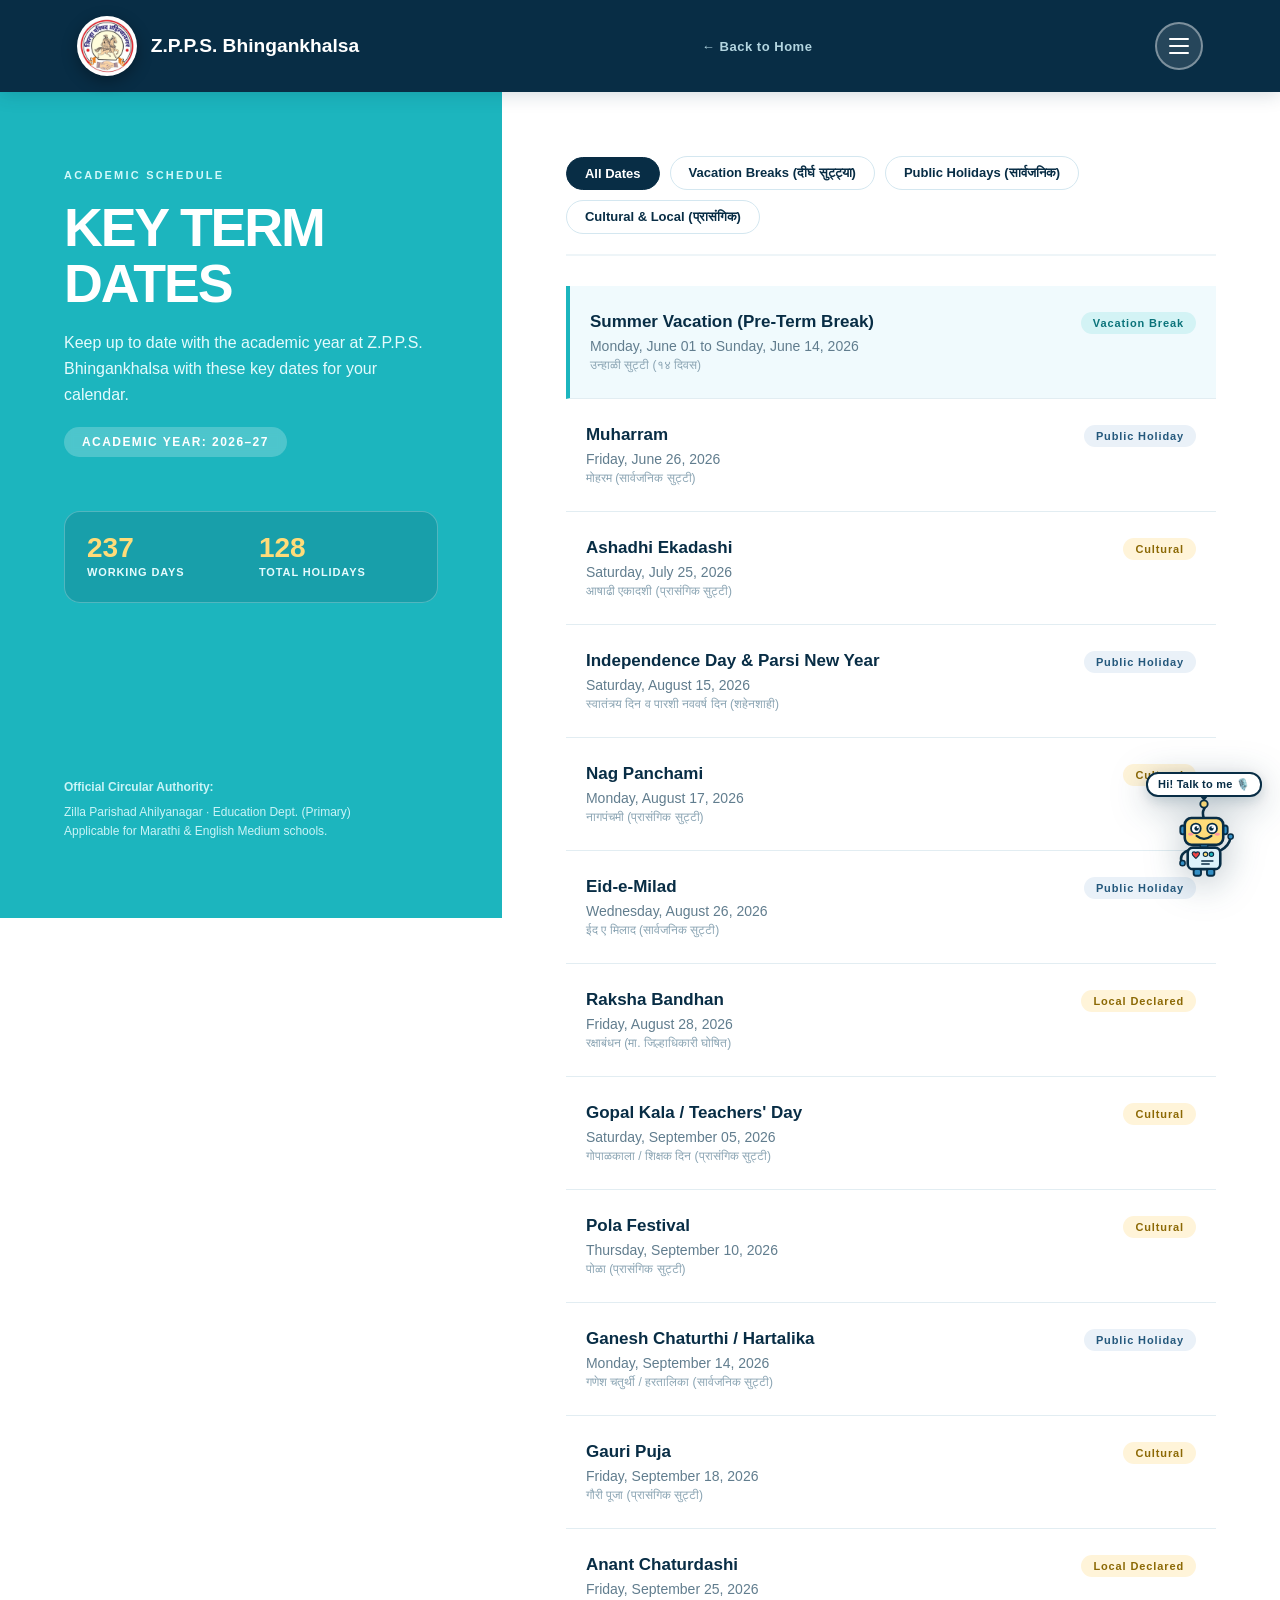
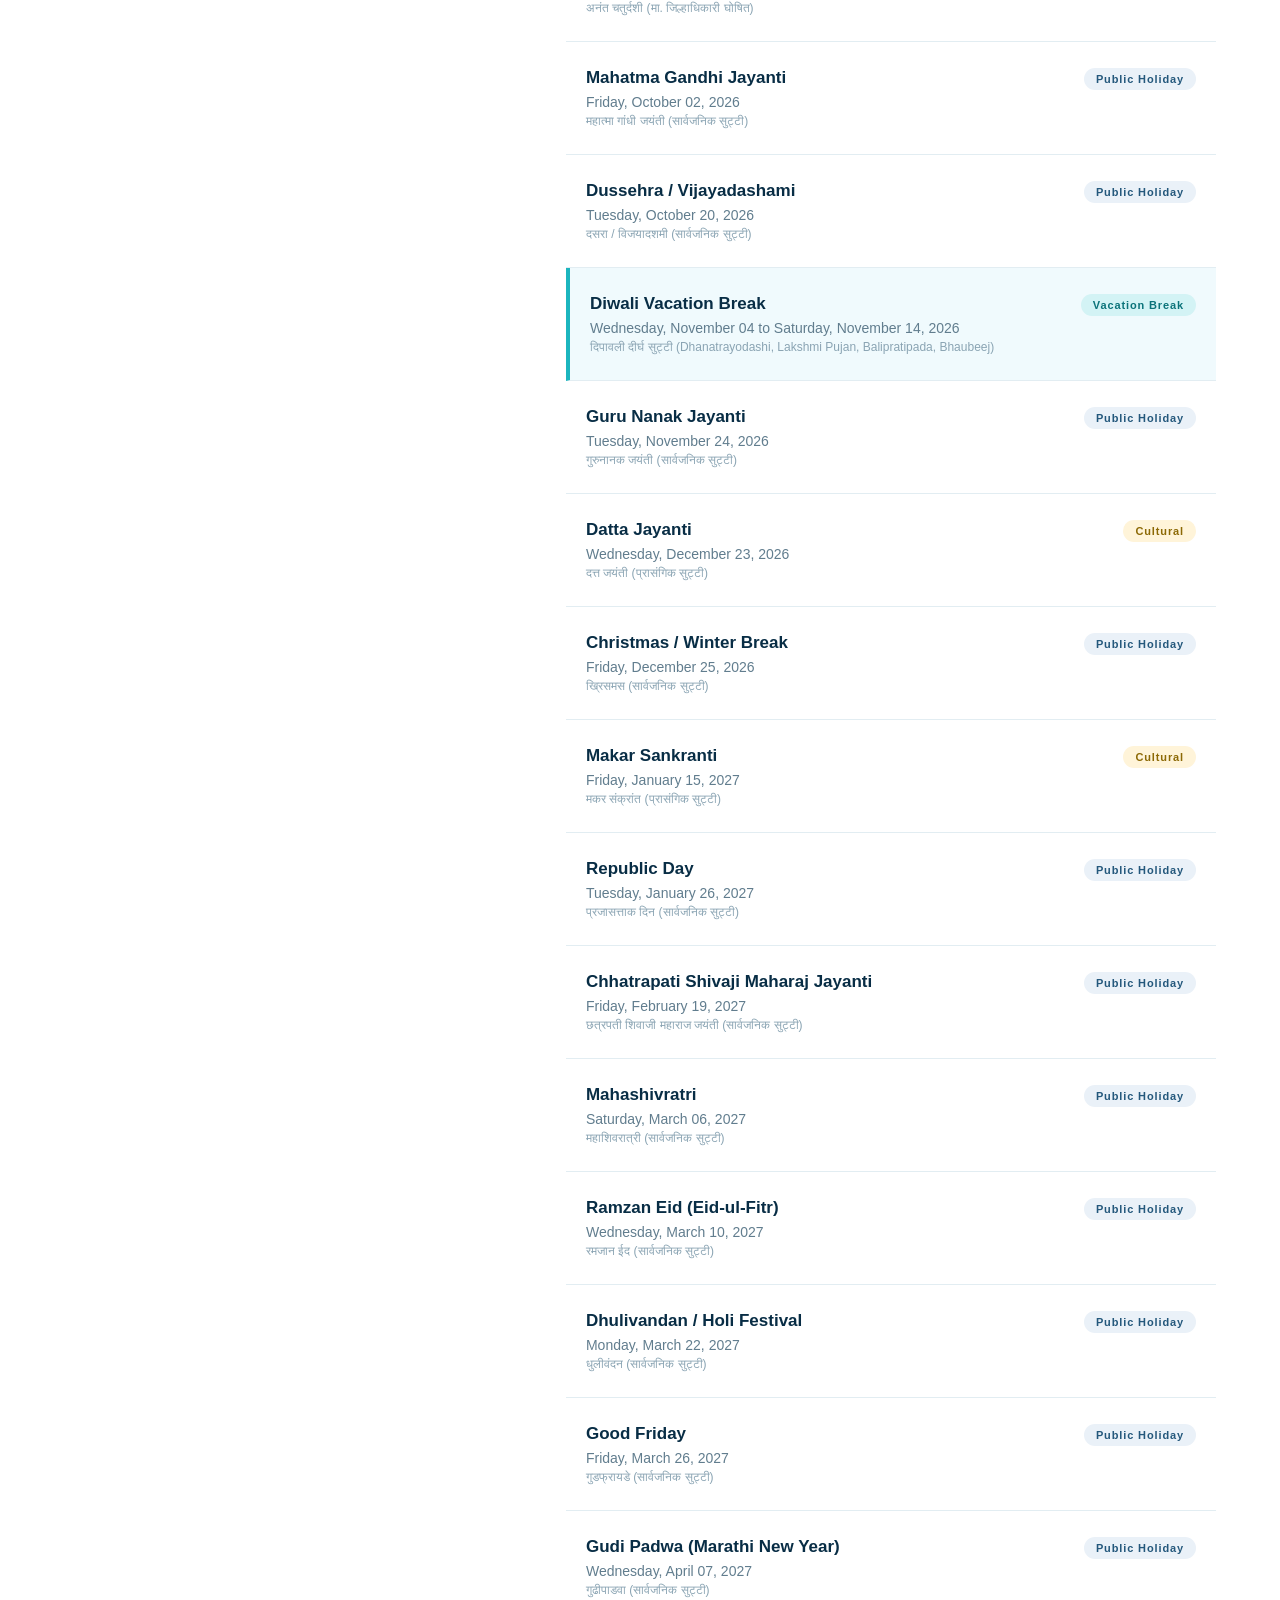
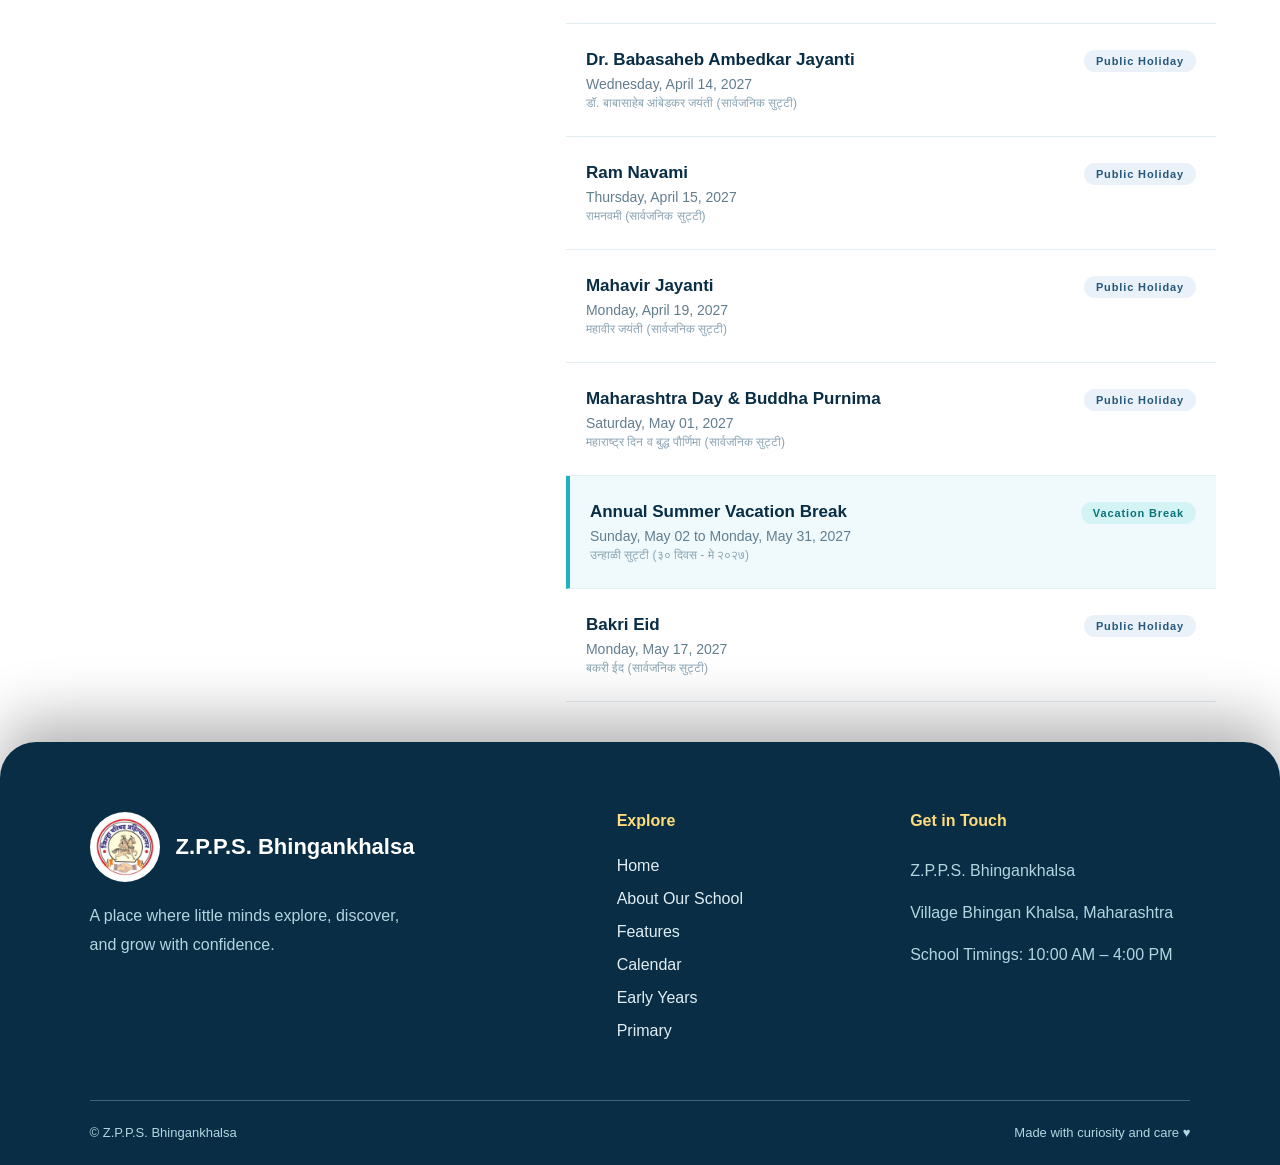
==== zerpi-school/calendar.html @ 6615ed5d "Initial commit: School website" ====
<!DOCTYPE html>
<html lang="en">

<head>
  <meta charset="UTF-8">
  <meta name="viewport" content="width=device-width, initial-scale=1">
  <meta name="description" content="Official academic calendar and key term dates 2026-27 for Z.P.P.S. Bhingankhalsa (Z.P. Ahilyanagar).">
  <title>Academic Calendar 2026-27 | Z.P.P.S. Bhingankhalsa</title>
  <link rel="stylesheet" href="styles.css">
  <link rel="stylesheet" href="page-styles.css">
  <link rel="stylesheet" href="voice-bot.css">
  <script src="page-script.js" defer></script>
  <script src="voice-bot.js" defer></script>
</head>

<body class="inner-page">

  <!-- NAVBAR -->
  <header class="page-navbar">
    <a class="brand" href="index.html">
      <img src="assets/school-logo.png" class="brand-logo" alt="Zilla Parishad emblem" width="60" height="60">
      <span class="brand-name">Z.P.P.S. Bhingankhalsa</span>
    </a>

    <a class="page-back-link" href="index.html">
      ← Back to Home
    </a>

    <!-- HAMBURGER MENU BUTTON -->
    <button class="menu-toggle" id="menuToggle" type="button" aria-label="Open navigation menu" aria-expanded="false" aria-controls="siteMenu">
      <span class="menu-bar"></span>
      <span class="menu-bar"></span>
      <span class="menu-bar"></span>
    </button>
  </header>

  <!-- SLIDE-OUT NAVIGATION MENU -->
  <nav class="site-menu" id="siteMenu" aria-label="Site navigation">
    <div class="site-menu-inner">

      <button class="site-menu-close" id="menuClose" type="button" aria-label="Close menu">✕</button>

      <p class="site-menu-school">Z.P.P.S. Bhingankhalsa</p>

      <ul class="site-menu-list">
        <li><a href="about.html" class="site-menu-link">About Our School</a></li>
        <li><a href="extra-curriculum.html" class="site-menu-link">Extra Curriculum</a></li>
        <li><a href="calendar.html" class="site-menu-link">Calendar</a></li>
        <li><a href="features.html" class="site-menu-link">Features</a></li>
        <li><a href="faq.html" class="site-menu-link">F &amp; Q</a></li>
      </ul>

    </div>
  </nav>

  <main class="calendar-page-layout">

    <!-- LEFT SIDEBAR PANEL (Matching Reference Design) -->
    <aside class="calendar-sidebar">
      <div class="calendar-sidebar-top">
        <p class="calendar-kicker">Academic Schedule</p>
        <h1>KEY TERM DATES</h1>
        <p class="calendar-sidebar-desc">
          Keep up to date with the academic year at Z.P.P.S. Bhingankhalsa with these key dates for your calendar.
        </p>

        <span class="calendar-year-badge">ACADEMIC YEAR: 2026–27</span>

        <div class="calendar-stats-box">
          <div class="calendar-stat-item">
            <strong>237</strong>
            <span>Working Days</span>
          </div>
          <div class="calendar-stat-item">
            <strong>128</strong>
            <span>Total Holidays</span>
          </div>
        </div>
      </div>

      <div class="calendar-sidebar-footer">
        <p style="margin: 0 0 6px;"><strong>Official Circular Authority:</strong></p>
        <p style="margin: 0;">
          Zilla Parishad Ahilyanagar · Education Dept. (Primary)<br>
          Applicable for Marathi &amp; English Medium schools.
        </p>
      </div>
    </aside>


    <!-- RIGHT LIST PANEL (Clean stacked term and holiday dates) -->
    <section class="calendar-main-content">

      <!-- CATEGORY FILTER BUTTONS -->
      <div class="calendar-filter-bar">
        <button type="button" class="calendar-filter-btn is-active" data-filter="all">All Dates</button>
        <button type="button" class="calendar-filter-btn" data-filter="vacation">Vacation Breaks (दीर्घ सुट्ट्या)</button>
        <button type="button" class="calendar-filter-btn" data-filter="public">Public Holidays (सार्वजनिक)</button>
        <button type="button" class="calendar-filter-btn" data-filter="cultural">Cultural &amp; Local (प्रासंगिक)</button>
      </div>

      <!-- DATES LIST -->
      <div class="calendar-list" id="calendarList">

        <!-- JUNE 2026 -->
        <article class="calendar-item is-vacation" data-category="vacation">
          <div class="calendar-item-info">
            <h3>Summer Vacation (Pre-Term Break)</h3>
            <p class="calendar-item-date">Monday, June 01 to Sunday, June 14, 2026</p>
            <span class="calendar-item-marathi">उन्हाळी सुट्टी (१४ दिवस)</span>
          </div>
          <span class="calendar-tag tag-vacation">Vacation Break</span>
        </article>

        <article class="calendar-item" data-category="public">
          <div class="calendar-item-info">
            <h3>Muharram</h3>
            <p class="calendar-item-date">Friday, June 26, 2026</p>
            <span class="calendar-item-marathi">मोहरम (सार्वजनिक सुट्टी)</span>
          </div>
          <span class="calendar-tag tag-public">Public Holiday</span>
        </article>

        <!-- JULY 2026 -->
        <article class="calendar-item" data-category="cultural">
          <div class="calendar-item-info">
            <h3>Ashadhi Ekadashi</h3>
            <p class="calendar-item-date">Saturday, July 25, 2026</p>
            <span class="calendar-item-marathi">आषाढी एकादशी (प्रासंगिक सुट्टी)</span>
          </div>
          <span class="calendar-tag tag-cultural">Cultural</span>
        </article>

        <!-- AUGUST 2026 -->
        <article class="calendar-item" data-category="public">
          <div class="calendar-item-info">
            <h3>Independence Day &amp; Parsi New Year</h3>
            <p class="calendar-item-date">Saturday, August 15, 2026</p>
            <span class="calendar-item-marathi">स्वातंत्र्य दिन व पारशी नववर्ष दिन (शहेनशाही)</span>
          </div>
          <span class="calendar-tag tag-public">Public Holiday</span>
        </article>

        <article class="calendar-item" data-category="cultural">
          <div class="calendar-item-info">
            <h3>Nag Panchami</h3>
            <p class="calendar-item-date">Monday, August 17, 2026</p>
            <span class="calendar-item-marathi">नागपंचमी (प्रासंगिक सुट्टी)</span>
          </div>
          <span class="calendar-tag tag-cultural">Cultural</span>
        </article>

        <article class="calendar-item" data-category="public">
          <div class="calendar-item-info">
            <h3>Eid-e-Milad</h3>
            <p class="calendar-item-date">Wednesday, August 26, 2026</p>
            <span class="calendar-item-marathi">ईद ए मिलाद (सार्वजनिक सुट्टी)</span>
          </div>
          <span class="calendar-tag tag-public">Public Holiday</span>
        </article>

        <article class="calendar-item" data-category="cultural">
          <div class="calendar-item-info">
            <h3>Raksha Bandhan</h3>
            <p class="calendar-item-date">Friday, August 28, 2026</p>
            <span class="calendar-item-marathi">रक्षाबंधन (मा. जिल्हाधिकारी घोषित)</span>
          </div>
          <span class="calendar-tag tag-cultural">Local Declared</span>
        </article>

        <!-- SEPTEMBER 2026 -->
        <article class="calendar-item" data-category="cultural">
          <div class="calendar-item-info">
            <h3>Gopal Kala / Teachers' Day</h3>
            <p class="calendar-item-date">Saturday, September 05, 2026</p>
            <span class="calendar-item-marathi">गोपाळकाला / शिक्षक दिन (प्रासंगिक सुट्टी)</span>
          </div>
          <span class="calendar-tag tag-cultural">Cultural</span>
        </article>

        <article class="calendar-item" data-category="cultural">
          <div class="calendar-item-info">
            <h3>Pola Festival</h3>
            <p class="calendar-item-date">Thursday, September 10, 2026</p>
            <span class="calendar-item-marathi">पोळा (प्रासंगिक सुट्टी)</span>
          </div>
          <span class="calendar-tag tag-cultural">Cultural</span>
        </article>

        <article class="calendar-item" data-category="public">
          <div class="calendar-item-info">
            <h3>Ganesh Chaturthi / Hartalika</h3>
            <p class="calendar-item-date">Monday, September 14, 2026</p>
            <span class="calendar-item-marathi">गणेश चतुर्थी / हरतालिका (सार्वजनिक सुट्टी)</span>
          </div>
          <span class="calendar-tag tag-public">Public Holiday</span>
        </article>

        <article class="calendar-item" data-category="cultural">
          <div class="calendar-item-info">
            <h3>Gauri Puja</h3>
            <p class="calendar-item-date">Friday, September 18, 2026</p>
            <span class="calendar-item-marathi">गौरी पूजा (प्रासंगिक सुट्टी)</span>
          </div>
          <span class="calendar-tag tag-cultural">Cultural</span>
        </article>

        <article class="calendar-item" data-category="cultural">
          <div class="calendar-item-info">
            <h3>Anant Chaturdashi</h3>
            <p class="calendar-item-date">Friday, September 25, 2026</p>
            <span class="calendar-item-marathi">अनंत चतुर्दशी (मा. जिल्हाधिकारी घोषित)</span>
          </div>
          <span class="calendar-tag tag-cultural">Local Declared</span>
        </article>

        <!-- OCTOBER 2026 -->
        <article class="calendar-item" data-category="public">
          <div class="calendar-item-info">
            <h3>Mahatma Gandhi Jayanti</h3>
            <p class="calendar-item-date">Friday, October 02, 2026</p>
            <span class="calendar-item-marathi">महात्मा गांधी जयंती (सार्वजनिक सुट्टी)</span>
          </div>
          <span class="calendar-tag tag-public">Public Holiday</span>
        </article>

        <article class="calendar-item" data-category="public">
          <div class="calendar-item-info">
            <h3>Dussehra / Vijayadashami</h3>
            <p class="calendar-item-date">Tuesday, October 20, 2026</p>
            <span class="calendar-item-marathi">दसरा / विजयादशमी (सार्वजनिक सुट्टी)</span>
          </div>
          <span class="calendar-tag tag-public">Public Holiday</span>
        </article>

        <!-- NOVEMBER 2026: DIWALI BREAK -->
        <article class="calendar-item is-vacation" data-category="vacation">
          <div class="calendar-item-info">
            <h3>Diwali Vacation Break</h3>
            <p class="calendar-item-date">Wednesday, November 04 to Saturday, November 14, 2026</p>
            <span class="calendar-item-marathi">
              दिपावली दीर्घ सुट्टी (Dhanatrayodashi, Lakshmi Pujan, Balipratipada, Bhaubeej)
            </span>
          </div>
          <span class="calendar-tag tag-vacation">Vacation Break</span>
        </article>

        <article class="calendar-item" data-category="public">
          <div class="calendar-item-info">
            <h3>Guru Nanak Jayanti</h3>
            <p class="calendar-item-date">Tuesday, November 24, 2026</p>
            <span class="calendar-item-marathi">गुरुनानक जयंती (सार्वजनिक सुट्टी)</span>
          </div>
          <span class="calendar-tag tag-public">Public Holiday</span>
        </article>

        <!-- DECEMBER 2026 -->
        <article class="calendar-item" data-category="cultural">
          <div class="calendar-item-info">
            <h3>Datta Jayanti</h3>
            <p class="calendar-item-date">Wednesday, December 23, 2026</p>
            <span class="calendar-item-marathi">दत्त जयंती (प्रासंगिक सुट्टी)</span>
          </div>
          <span class="calendar-tag tag-cultural">Cultural</span>
        </article>

        <article class="calendar-item" data-category="public">
          <div class="calendar-item-info">
            <h3>Christmas / Winter Break</h3>
            <p class="calendar-item-date">Friday, December 25, 2026</p>
            <span class="calendar-item-marathi">ख्रिसमस (सार्वजनिक सुट्टी)</span>
          </div>
          <span class="calendar-tag tag-public">Public Holiday</span>
        </article>

        <!-- JANUARY 2027 -->
        <article class="calendar-item" data-category="cultural">
          <div class="calendar-item-info">
            <h3>Makar Sankranti</h3>
            <p class="calendar-item-date">Friday, January 15, 2027</p>
            <span class="calendar-item-marathi">मकर संक्रांत (प्रासंगिक सुट्टी)</span>
          </div>
          <span class="calendar-tag tag-cultural">Cultural</span>
        </article>

        <article class="calendar-item" data-category="public">
          <div class="calendar-item-info">
            <h3>Republic Day</h3>
            <p class="calendar-item-date">Tuesday, January 26, 2027</p>
            <span class="calendar-item-marathi">प्रजासत्ताक दिन (सार्वजनिक सुट्टी)</span>
          </div>
          <span class="calendar-tag tag-public">Public Holiday</span>
        </article>

        <!-- FEBRUARY 2027 -->
        <article class="calendar-item" data-category="public">
          <div class="calendar-item-info">
            <h3>Chhatrapati Shivaji Maharaj Jayanti</h3>
            <p class="calendar-item-date">Friday, February 19, 2027</p>
            <span class="calendar-item-marathi">छत्रपती शिवाजी महाराज जयंती (सार्वजनिक सुट्टी)</span>
          </div>
          <span class="calendar-tag tag-public">Public Holiday</span>
        </article>

        <!-- MARCH 2027 -->
        <article class="calendar-item" data-category="public">
          <div class="calendar-item-info">
            <h3>Mahashivratri</h3>
            <p class="calendar-item-date">Saturday, March 06, 2027</p>
            <span class="calendar-item-marathi">महाशिवरात्री (सार्वजनिक सुट्टी)</span>
          </div>
          <span class="calendar-tag tag-public">Public Holiday</span>
        </article>

        <article class="calendar-item" data-category="public">
          <div class="calendar-item-info">
            <h3>Ramzan Eid (Eid-ul-Fitr)</h3>
            <p class="calendar-item-date">Wednesday, March 10, 2027</p>
            <span class="calendar-item-marathi">रमजान ईद (सार्वजनिक सुट्टी)</span>
          </div>
          <span class="calendar-tag tag-public">Public Holiday</span>
        </article>

        <article class="calendar-item" data-category="public">
          <div class="calendar-item-info">
            <h3>Dhulivandan / Holi Festival</h3>
            <p class="calendar-item-date">Monday, March 22, 2027</p>
            <span class="calendar-item-marathi">धुलीवंदन (सार्वजनिक सुट्टी)</span>
          </div>
          <span class="calendar-tag tag-public">Public Holiday</span>
        </article>

        <article class="calendar-item" data-category="public">
          <div class="calendar-item-info">
            <h3>Good Friday</h3>
            <p class="calendar-item-date">Friday, March 26, 2027</p>
            <span class="calendar-item-marathi">गुडफ्रायडे (सार्वजनिक सुट्टी)</span>
          </div>
          <span class="calendar-tag tag-public">Public Holiday</span>
        </article>

        <!-- APRIL 2027 -->
        <article class="calendar-item" data-category="public">
          <div class="calendar-item-info">
            <h3>Gudi Padwa (Marathi New Year)</h3>
            <p class="calendar-item-date">Wednesday, April 07, 2027</p>
            <span class="calendar-item-marathi">गुढीपाडवा (सार्वजनिक सुट्टी)</span>
          </div>
          <span class="calendar-tag tag-public">Public Holiday</span>
        </article>

        <article class="calendar-item" data-category="public">
          <div class="calendar-item-info">
            <h3>Dr. Babasaheb Ambedkar Jayanti</h3>
            <p class="calendar-item-date">Wednesday, April 14, 2027</p>
            <span class="calendar-item-marathi">डॉ. बाबासाहेब आंबेडकर जयंती (सार्वजनिक सुट्टी)</span>
          </div>
          <span class="calendar-tag tag-public">Public Holiday</span>
        </article>

        <article class="calendar-item" data-category="public">
          <div class="calendar-item-info">
            <h3>Ram Navami</h3>
            <p class="calendar-item-date">Thursday, April 15, 2027</p>
            <span class="calendar-item-marathi">रामनवमी (सार्वजनिक सुट्टी)</span>
          </div>
          <span class="calendar-tag tag-public">Public Holiday</span>
        </article>

        <article class="calendar-item" data-category="public">
          <div class="calendar-item-info">
            <h3>Mahavir Jayanti</h3>
            <p class="calendar-item-date">Monday, April 19, 2027</p>
            <span class="calendar-item-marathi">महावीर जयंती (सार्वजनिक सुट्टी)</span>
          </div>
          <span class="calendar-tag tag-public">Public Holiday</span>
        </article>

        <!-- MAY 2027: SUMMER VACATION -->
        <article class="calendar-item" data-category="public">
          <div class="calendar-item-info">
            <h3>Maharashtra Day &amp; Buddha Purnima</h3>
            <p class="calendar-item-date">Saturday, May 01, 2027</p>
            <span class="calendar-item-marathi">महाराष्ट्र दिन व बुद्ध पौर्णिमा (सार्वजनिक सुट्टी)</span>
          </div>
          <span class="calendar-tag tag-public">Public Holiday</span>
        </article>

        <article class="calendar-item is-vacation" data-category="vacation">
          <div class="calendar-item-info">
            <h3>Annual Summer Vacation Break</h3>
            <p class="calendar-item-date">Sunday, May 02 to Monday, May 31, 2027</p>
            <span class="calendar-item-marathi">उन्हाळी सुट्टी (३० दिवस - मे २०२७)</span>
          </div>
          <span class="calendar-tag tag-vacation">Vacation Break</span>
        </article>

        <article class="calendar-item" data-category="public">
          <div class="calendar-item-info">
            <h3>Bakri Eid</h3>
            <p class="calendar-item-date">Monday, May 17, 2027</p>
            <span class="calendar-item-marathi">बकरी ईद (सार्वजनिक सुट्टी)</span>
          </div>
          <span class="calendar-tag tag-public">Public Holiday</span>
        </article>

      </div>

    </section>

  </main>


  <!-- FOOTER -->
  <footer class="school-footer" id="contact">

    <div class="footer-container">

      <div class="footer-brand">
        <div class="footer-brand-header">
          <img src="assets/school-logo.png" alt="Zilla Parishad logo" class="footer-logo">
          <h3>Z.P.P.S. Bhingankhalsa</h3>
        </div>
        <p>A place where little minds explore, discover, and grow with confidence.</p>
      </div>

      <nav class="footer-links" aria-label="Footer navigation">
        <h4>Explore</h4>
        <a href="index.html">Home</a>
        <a href="about.html">About Our School</a>
        <a href="features.html">Features</a>
        <a href="calendar.html">Calendar</a>
        <a href="early-years.html">Early Years</a>
        <a href="primary.html">Primary</a>
      </nav>

      <div class="footer-contact">
        <h4>Get in Touch</h4>
        <p>Z.P.P.S. Bhingankhalsa</p>
        <p>Village Bhingan Khalsa, Maharashtra</p>
        <p>School Timings: 10:00 AM – 4:00 PM</p>
      </div>

    </div>

    <div class="footer-bottom">
      <p>© Z.P.P.S. Bhingankhalsa</p>
      <p>Made with curiosity and care ♥</p>
    </div>

  </footer>

  <!-- GLOBAL SCRIPTS & PAGE TRANSITIONS -->
  <script src="script.js"></script>

  <!-- FILTER SCRIPT -->
  <script>
    document.addEventListener("DOMContentLoaded", () => {
      const filterBtns = document.querySelectorAll(".calendar-filter-btn");
      const items = document.querySelectorAll(".calendar-item");

      filterBtns.forEach(btn => {
        btn.addEventListener("click", () => {
          filterBtns.forEach(b => b.classList.remove("is-active"));
          btn.classList.add("is-active");

          const filter = btn.dataset.filter;
          items.forEach(item => {
            if (filter === "all" || item.dataset.category === filter) {
              item.style.display = "flex";
            } else {
              item.style.display = "none";
            }
          });
        });
      });
    });
  </script>

</body>

</html>
---- zerpi-school/styles.css ----
/* =========================================
   Z.P.P.S. BHINGANKHALSA
   UNIFIED WEBSITE THEME
========================================= */

:root {
  --school-navy: #082d45;
  --school-blue: #348fc5;
  --school-sky: #ddf2fa;
  --school-light: #f7fbfe;
  --school-yellow: #ffdc79;
  --school-muted: #506c7a;

  --deep: var(--school-navy);
  --cream: var(--school-light);
  --yellow: var(--school-yellow);
}

* {
  box-sizing: border-box;
}

html {
  scroll-behavior: smooth;
}

body {
  margin: 0;
  font-family: Arial, Helvetica, sans-serif;
  background: var(--school-light);
  color: var(--school-navy);
  overflow-x: clip;
}

@supports not (overflow-x: clip) {
  body {
    overflow-x: hidden;
  }
}

button,
a {
  -webkit-tap-highlight-color: transparent;
}

button:focus-visible,
a:focus-visible,
summary:focus-visible {
  outline: 3px solid var(--school-blue);
  outline-offset: 4px;
}


/* =========================================
   SECTION 1 - HERO
========================================= */

.hero {
  position: sticky;
  top: 0;
  isolation: isolate;
  min-height: 100svh;
  overflow: hidden;
  background: var(--school-navy);
  color: white;
  z-index: 1;
}

.hero-media {
  position: absolute;
  inset: 0;
  z-index: -2;
  background: url("assets/school-pixel.png")
              center / cover no-repeat;
  will-change: transform, filter;
  transition: transform 0.8s cubic-bezier(0.16, 1, 0.3, 1),
              filter 0.8s cubic-bezier(0.16, 1, 0.3, 1);
}

.hero-shade {
  position: absolute;
  inset: 0;
  z-index: -1;
  pointer-events: none;
  background: linear-gradient(
    90deg,
    rgba(8,45,69,.88),
    rgba(8,45,69,.62) 30%,
    rgba(8,45,69,.08) 70%,
    transparent 90%
  );
  transition: opacity 0.8s ease;
}

/* Hero Receded state when scrolling down into next section */
.hero.hero-receded .hero-media {
  transform: scale(0.95);
  filter: brightness(0.68) blur(2px);
}

.hero.hero-receded .hero-content {
  transform: translateY(-34px) scale(0.97);
  opacity: 0.45;
}

.hero.hero-receded .scroll-cue {
  opacity: 0;
  pointer-events: none;
  transform: translateX(-50%) translateY(14px);
}

.navbar {
  position: absolute;
  z-index: 3;
  top: 0;
  left: 0;
  width: 100%;
  padding: 24px 6%;
  display: flex;
  justify-content: space-between;
  align-items: center;
  gap: 18px;
}

.brand {
  display: inline-flex;
  align-items: center;
  gap: 14px;
  text-decoration: none;
  color: white;
}

.brand-logo {
  width: 60px;
  height: 60px;
  flex-shrink: 0;
  object-fit: contain;
  border-radius: 50%;
  background: white;
  padding: 2px;
  box-shadow: 0 5px 16px #0005;
}

.brand-name {
  font-weight: 800;
  font-size: clamp(16px, 1.65vw, 24px);
  line-height: 1.2;
}

.nav-note {
  font-size: 12px;
  font-weight: 800;
  letter-spacing: 2px;
  color: #f4ffe8;
  text-transform: uppercase;
  white-space: nowrap;
}

.nav-note span {
  color: var(--yellow);
  margin: 0 7px;
}

.hero-content {
  min-height: 100svh;
  width: min(740px, 72vw);
  padding: 145px 22px 115px 7%;
  display: flex;
  flex-direction: column;
  align-items: flex-start;
  justify-content: center;
  will-change: transform, opacity;
  transition: transform 0.8s cubic-bezier(0.16, 1, 0.3, 1),
              opacity 0.7s cubic-bezier(0.16, 1, 0.3, 1);
}

.eyebrow {
  margin: 0 0 20px;
  color: var(--yellow);
  font-size: 12px;
  font-weight: 800;
  letter-spacing: 2.5px;
  text-transform: uppercase;
}

.hero h1 {
  margin: 0;
  font-size: clamp(49px, 6.1vw, 88px);
  font-weight: 800;
  line-height: 1.04;
  letter-spacing: -.06em;
  text-shadow: 0 4px 25px #0004;
}

.hero h1 span {
  color: var(--yellow);
}

.hero-description {
  max-width: 470px;
  margin: 28px 0 0;
  font-size: 17px;
  line-height: 1.7;
  color: #e0f3eb;
}

.scroll-cue {
  position: absolute;
  bottom: 24px;
  left: 50%;
  z-index: 3;
  transform: translateX(-50%);
  display: flex;
  align-items: center;
  gap: 12px;
  color: white;
  text-decoration: none;
  font-size: 10px;
  font-weight: 800;
  letter-spacing: 2px;
  white-space: nowrap;
  transition: opacity 0.4s ease, transform 0.4s ease;
}

.scroll-cue-arrow {
  font-size: 26px;
  animation: bob 1.8s ease-in-out infinite;
}

@keyframes bob {
  50% {
    transform: translateY(6px);
  }
}


/* =========================================
   SECTION 2 - WELCOME INSIDE
========================================= */

.school-intro {
  position: relative;
  overflow: hidden;
  min-height: 100svh;
  padding: 0 6%;
  background: var(--school-light);
  color: var(--school-navy);
  border-top: 12px solid #cbeaf6;
}

.school-intro::before,
.school-intro::after {
  content: "";
  position: absolute;
  border: 1px solid #b6ddeb66;
  border-radius: 50%;
  pointer-events: none;
}

.school-intro::before {
  width: 470px;
  height: 470px;
  top: 0;
  right: -170px;
}

.school-intro::after {
  width: 380px;
  height: 380px;
  top: 60px;
  right: -120px;
}

.section-pattern {
  position: absolute;
  top: 82px;
  right: 8%;
  width: 110px;
  height: 84px;
  background-image: radial-gradient(
    #9fcfe6 2px,
    transparent 2.5px
  );
  background-size: 15px 15px;
  opacity: .7;
}

.school-intro-inner {
  position: relative;
  z-index: 1;
  max-width: 1410px;
  margin: auto;
}

.intro-heading-row {
  display: flex;
  align-items: center;
  justify-content: space-between;
  gap: 20px;
  padding: 37px 0 16px;
  border-bottom: 1px solid #d4e7f1;
}

.chapter-label {
  display: flex;
  align-items: center;
  gap: 13px;
  margin: 0;
  font-size: 11px;
  font-weight: 800;
  letter-spacing: 2px;
  color: #216c95;
}

.chapter-spark {
  font-size: 24px;
  color: var(--school-blue);
}

.chapter-divider {
  display: inline-block;
  width: 35px;
  height: 1px;
  background: #9abfcc;
}

.chapter-index {
  font-size: 10px;
  font-weight: 800;
  letter-spacing: 1.5px;
  color: #758b97;
}

.intro-main {
  display: grid;
  grid-template-columns: 1.08fr .92fr;
  align-items: center;
  gap: clamp(40px, 5vw, 90px);
  padding: clamp(70px,8vw,115px) 0
           clamp(64px,6vw,90px);
}

.intro-small {
  margin: 0 0 23px;
  font-size: 11px;
  font-weight: 800;
  letter-spacing: 2.4px;
  color: #216c95;
}

.intro-copy h2 {
  margin: 0;
  font-size: clamp(48px, 5.1vw, 82px);
  font-weight: 800;
  line-height: 1.045;
  letter-spacing: -.066em;
}

.intro-copy h2 em {
  font-family: Georgia, serif;
  font-weight: 400;
  color: var(--school-blue);
}

.title-period {
  color: var(--school-yellow);
}

.intro-lead {
  margin: 31px 0 0;
  max-width: 530px;
  font-size: clamp(16px, 1.35vw, 20px);
  line-height: 1.75;
  color: #385a70;
}

.intro-helper {
  max-width: 465px;
  margin: 16px 0 0;
  font-size: 13px;
  line-height: 1.7;
  color: var(--school-muted);
}

.intro-signature {
  display: inline-flex;
  align-items: center;
  gap: 10px;
  margin-top: 36px;
  font-size: 13px;
  font-weight: 700;
  color: var(--school-navy);
}

.signature-icon {
  display: grid;
  place-items: center;
  width: 32px;
  height: 32px;
  border-radius: 50%;
  background: var(--school-sky);
  color: var(--school-blue);
  font-size: 20px;
}

.intro-photo-wrap {
  position: relative;
  min-width: 0;
  padding: 25px 20px 0;
}

.photo-button {
  display: block;
  position: relative;
  width: 100%;
  aspect-ratio: 4 / 4.3;
  padding: 0;
  border: 9px solid white;
  overflow: hidden;
  background: #dde7eb;
  cursor: zoom-in;
  transform: rotate(1.2deg);
  box-shadow:
    15px 20px 0 rgba(52,143,197,.20),
    0 22px 56px rgba(8,45,69,.12);
  transition: transform .2s ease;
}

.photo-button:hover {
  transform: rotate(0deg) translateY(-5px);
}

.photo-button img {
  display: block;
  width: 100%;
  height: 100%;
  object-fit: cover;
}

.photo-zoom {
  position: absolute;
  right: 18px;
  bottom: 18px;
  display: grid;
  place-items: center;
  width: 44px;
  height: 44px;
  border-radius: 50%;
  background: white;
  color: var(--school-navy);
  font-size: 25px;
}

.photo-caption {
  margin: 25px 0 0 10px;
  display: flex;
  align-items: center;
  gap: 12px;
  color: var(--school-muted);
}

.caption-mark {
  font-size: 25px;
  color: var(--school-blue);
}

.photo-caption strong {
  display: block;
  font-size: 11px;
  letter-spacing: 1.4px;
}

.photo-caption small {
  display: block;
  margin-top: 5px;
  font-size: 12px;
}

.caption-no {
  margin-left: auto;
  font-size: 24px;
  font-weight: 800;
  color: #a6d6e8;
}

.photo-sticker {
  position: absolute;
  top: -11px;
  right: -6px;
  width: 98px;
  height: 98px;
  display: flex;
  flex-direction: column;
  align-items: center;
  justify-content: center;
  border-radius: 50%;
  border: 6px solid white;
  background: var(--school-yellow);
  color: var(--school-navy);
  transform: rotate(11deg);
}

.photo-sticker span {
  font-size: 13px;
  font-weight: 800;
}

.photo-sticker b {
  font-size: 28px;
}

.photo-corner {
  position: absolute;
  width: 27px;
  height: 27px;
  background: #9fcfe6;
}

.photo-corner-tl {
  top: 7px;
  left: 6px;
}

.photo-corner-br {
  right: 4px;
  bottom: 78px;
  background: var(--school-blue);
}

.intro-bottom {
  display: grid;
  grid-template-columns: 1fr 3fr;
  gap: 25px;
  padding: 35px 0 62px;
  border-top: 1px solid #d4e7f1;
}

.intro-bottom-label {
  font-size: 11px;
  font-weight: 800;
  letter-spacing: 1.8px;
  color: #216c95;
}

.intro-bottom-label span {
  display: block;
  margin-top: 13px;
  font-size: 34px;
}

.value-items {
  display: grid;
  grid-template-columns: repeat(3,1fr);
  gap: 24px;
}

.value-item {
  padding-left: 21px;
  border-left: 1px solid #d4e7f1;
}

.value-icon {
  height: 38px;
  font-size: 29px;
  color: var(--school-blue);
  display: flex;
  align-items: center;
}

.value-icon svg {
  width: 28px;
  height: 28px;
  stroke: currentColor;
  fill: none;
  stroke-width: 2;
  stroke-linecap: round;
  stroke-linejoin: round;
  display: block;
}

.value-item h3 {
  margin: 12px 0 8px;
  font-size: 20px;
}

.value-item p {
  margin: 0;
  font-size: 13px;
  line-height: 1.55;
  color: var(--school-muted);
}


/* SCHOOL PHOTO DIALOG */

.photo-dialog {
  width: min(1000px,94vw);
  max-height: 90vh;
  padding: 0 0 12px;
  border: 0;
  border-radius: 10px;
  background: var(--school-light);
  color: var(--school-navy);
}

.photo-dialog::backdrop {
  background: rgba(7,24,29,.84);
}

.dialog-topbar {
  display: flex;
  align-items: center;
  justify-content: space-between;
  padding: 9px 14px 9px 20px;
  background: var(--school-navy);
  color: white;
  font-size: 12px;
  font-weight: 800;
}

.dialog-close {
  width: 38px;
  height: 38px;
  border: none;
  border-radius: 50%;
  background: var(--school-yellow);
  cursor: pointer;
}

.photo-dialog img {
  display: block;
  width: 100%;
  max-height: calc(90vh - 112px);
  object-fit: contain;
}

.photo-dialog > p {
  text-align: center;
  font-size: 13px;
}


/* =========================================
   SECTION 3 - STUDENT FEATURE
========================================= */

.student-story {
  display: grid;
  grid-template-columns: 1fr 1fr;
  min-height: 670px;
  background: #eaf6fc;
  color: var(--school-navy);
  border-top: 10px solid #cbeaf6;
}

.student-story-image {
  position: relative;
  min-height: 670px;
  overflow: hidden;
  background: var(--school-sky);
}

.student-story-photo-frame {
  position: absolute;
  inset: 0;
  overflow: hidden;
  will-change: transform, opacity, filter;
  transform: translateY(50px) scale(0.88);
  opacity: 0;
  filter: blur(8px) saturate(0.8);
  transition: transform 1.25s cubic-bezier(0.16, 1, 0.3, 1),
              opacity 0.95s cubic-bezier(0.16, 1, 0.3, 1),
              filter 1.1s cubic-bezier(0.16, 1, 0.3, 1);
}

.student-story.is-cinematic-active .student-story-photo-frame {
  transform: translateY(0) scale(1);
  opacity: 1;
  filter: blur(0px) saturate(1);
}

.student-story-image img,
.student-story-photo-frame img {
  position: absolute;
  inset: 0;
  display: block;
  width: 100%;
  height: 100%;
  object-fit: cover;
  object-position: center 43%;
  will-change: transform;
  transform: scale(1.1);
  transition: transform 1.4s cubic-bezier(0.16, 1, 0.3, 1);
}

.student-story.is-cinematic-active .student-story-photo-frame img {
  transform: scale(1);
}

.student-image-caption {
  position: absolute;
  left: 30px;
  bottom: 27px;
  z-index: 2;
  padding: 11px 15px;
  border-radius: 3px;
  background: rgba(8,45,69,.85);
  color: white;
  font-size: 11px;
  font-weight: 800;
  letter-spacing: 1.6px;
  opacity: 0;
  transform: translateY(16px);
  will-change: opacity, transform;
  transition: opacity 0.7s cubic-bezier(0.16, 1, 0.3, 1) 0.5s,
              transform 0.7s cubic-bezier(0.16, 1, 0.3, 1) 0.5s;
}

.student-story.is-cinematic-active .student-image-caption {
  opacity: 1;
  transform: translateY(0);
}

.student-story-copy {
  position: relative;
  display: flex;
  align-items: center;
  min-width: 0;
  padding: clamp(50px,5.2vw,94px);
  background: #eaf6fc;
  overflow: hidden;
}

.student-story-copy::after {
  content: "";
  position: absolute;
  top: -110px;
  right: -83px;
  width: 185px;
  height: 185px;
  border-radius: 50%;
  background: var(--school-yellow);
  opacity: .7;
}

.student-story-text {
  position: relative;
  z-index: 1;
  max-width: 600px;
}

.student-story-kicker {
  display: flex;
  align-items: center;
  gap: 12px;
  margin: 0 0 28px;
  font-size: 11px;
  font-weight: 800;
  letter-spacing: 2.2px;
  color: #216c95;
  opacity: 0;
  transform: translateY(22px);
  will-change: opacity, transform;
  transition: opacity 0.75s cubic-bezier(0.16, 1, 0.3, 1) 0.55s,
              transform 0.75s cubic-bezier(0.16, 1, 0.3, 1) 0.55s;
}

.student-story.is-cinematic-active .student-story-kicker {
  opacity: 1;
  transform: translateY(0);
}

.story-kicker-dot {
  width: 11px;
  height: 11px;
  border-radius: 50%;
  background: var(--school-yellow);
}

.student-story h2 {
  margin: 0 0 27px;
  font-size: clamp(43px,4.3vw,74px);
  line-height: 1.08;
  letter-spacing: -.057em;
  opacity: 0;
  transform: translateY(28px);
  will-change: opacity, transform;
  transition: opacity 0.85s cubic-bezier(0.16, 1, 0.3, 1) 0.75s,
              transform 0.85s cubic-bezier(0.16, 1, 0.3, 1) 0.75s;
}

.student-story.is-cinematic-active h2 {
  opacity: 1;
  transform: translateY(0);
}

.student-story h2 em {
  font-family: Georgia,serif;
  font-weight: 400;
  color: var(--school-blue);
}

.student-story-subtext {
  margin: 0;
  font-size: 15px;
  line-height: 1.7;
  color: var(--school-muted);
  opacity: 0;
  transform: translateY(22px);
  will-change: opacity, transform;
  transition: opacity 0.85s cubic-bezier(0.16, 1, 0.3, 1) 0.95s,
              transform 0.85s cubic-bezier(0.16, 1, 0.3, 1) 0.95s;
}

.student-story.is-cinematic-active .student-story-subtext {
  opacity: 1;
  transform: translateY(0);
}

.feature-button {
  display: inline-flex;
  align-items: center;
  justify-content: center;
  gap: 18px;
  margin-top: 40px;
  padding: 17px 28px;
  border-radius: 50px;
  background: var(--school-navy);
  color: white;
  text-decoration: none;
  font-size: 14px;
  font-weight: 700;
  opacity: 0;
  transform: translateY(20px) scale(0.96);
  will-change: opacity, transform;
  transition: opacity 0.85s cubic-bezier(0.16, 1, 0.3, 1) 1.15s,
              transform 0.85s cubic-bezier(0.16, 1, 0.3, 1) 1.15s,
              background .3s;
}

.student-story.is-cinematic-active .feature-button {
  opacity: 1;
  transform: translateY(0) scale(1);
}

.feature-button:hover {
  background: #145c86;
  transform: translateY(-3px);
}


/* =========================================
   SECTION 4 - LEARNING
========================================= */

.learning-section {
  background: var(--school-light);
  color: var(--school-navy);
}

.learning-grid {
  display: grid;
  grid-template-columns: 1fr 1fr;
  min-height: 760px;
}

.learning-copy {
  align-self: center;
  padding: clamp(55px,6vw,110px)
           clamp(28px,5.6vw,110px);
}

.learning-kicker {
  display: flex;
  align-items: center;
  gap: 15px;
  margin: 0 0 25px;
  color: #216c95;
  font-size: 12px;
  font-weight: 800;
  letter-spacing: .18em;
}

.learning-kicker span {
  width: 12px;
  height: 12px;
  border-radius: 50%;
  background: var(--school-yellow);
}

.learning-section h2 {
  max-width: 680px;
  margin: 0 0 29px;
  font-size: clamp(34px,3.15vw,58px);
  font-weight: 500;
  line-height: 1.12;
  letter-spacing: -.035em;
}

.learning-period {
  color: var(--school-blue);
}

.learning-intro {
  max-width: 650px;
  margin: 0 0 38px;
  font-size: clamp(17px,1.3vw,21px);
  font-weight: 600;
  line-height: 1.65;
}

.learning-stage-list {
  overflow: hidden;
  border-radius: 22px;
  background: white;
  box-shadow: 0 12px 35px rgba(5,44,72,.05);
}

.learning-stage + .learning-stage {
  border-top: 1px solid #dbe8ed;
}

.learning-stage summary {
  list-style: none;
  display: flex;
  align-items: center;
  gap: 20px;
  min-height: 140px;
  padding: 20px 26px;
  cursor: pointer;
}

.learning-stage summary::-webkit-details-marker {
  display: none;
}

.learning-stage summary:hover {
  background: #eef8fd;
}

.learning-thumb {
  width: 84px;
  height: 84px;
  flex: 0 0 84px;
  display: block;
  border-radius: 50%;
  object-fit: cover;
}

.learning-stage-label {
  flex: 1;
  min-width: 0;
}

.learning-stage-label strong {
  display: block;
  font-size: clamp(21px,1.65vw,29px);
  color: var(--school-navy);
}

.learning-stage-label small {
  display: block;
  margin-top: 8px;
  font-size: clamp(14px,1.05vw,18px);
  color: var(--school-muted);
}

.learning-stage-arrow {
  display: grid;
  place-items: center;
  width: 46px;
  height: 46px;
  flex: 0 0 46px;
  border-radius: 50%;
  background: var(--school-sky);
  color: var(--school-navy);
  font-size: 36px;
  line-height: 1;
  transition: transform .2s;
}

.learning-stage[open] .learning-stage-arrow {
  transform: rotate(90deg);
}

.learning-stage-detail {
  padding: 0 30px 28px 130px;
  font-size: 16px;
  line-height: 1.65;
  color: var(--school-muted);
}

.learning-visual {
  position: relative;
  min-height: 760px;
  overflow: hidden;
  background: var(--school-sky);
}

.learning-visual > img {
  position: absolute;
  inset: 0;
  width: 100%;
  height: 100%;
  object-fit: cover;
}

.learning-visual::after {
  content: "";
  position: absolute;
  inset: 45% 0 0;
  background: linear-gradient(
    transparent,
    rgba(7,35,51,.44)
  );
}

.learning-photo-caption {
  position: absolute;
  z-index: 1;
  bottom: 37px;
  left: 40px;
  right: 40px;
  color: white;
  font-size: 17px;
  font-weight: 700;
}


/* =========================================
   SECTION 5 - HEADMISTRESS
========================================= */

.headmistress-section {
  overflow: hidden;
  background: #e7f4fc;
  color: var(--school-navy);
}

.headmistress-grid {
  max-width: 1660px;
  min-height: 790px;
  margin: auto;
  display: grid;
  grid-template-columns: 1fr 1fr;
  align-items: center;
}

.headmistress-image-column {
  display: flex;
  align-items: center;
  justify-content: center;
  padding: clamp(60px,6vw,100px)
           clamp(24px,5vw,86px);
}

.headmistress-portrait-wrap {
  position: relative;
  width: min(100%,580px);
  padding-bottom: 72px;
}

.headmistress-cross-pattern {
  position: absolute;
  left: -5%;
  right: 3%;
  bottom: 9px;
  height: 235px;
  opacity: .65;
  background-image: radial-gradient(
    #79cde6 1.2px,
    transparent 1.5px
  );
  background-size: 20px 20px;
}

.headmistress-portrait {
  position: relative;
  z-index: 1;
  width: 100%;
  aspect-ratio: 1;
  overflow: hidden;
  border-radius: 50%;
  background: var(--school-sky);
  box-shadow: 0 0 0 9px rgba(255,255,255,.35);
}

.headmistress-photo-placeholder {
  position: absolute;
  inset: 0;
  display: flex;
  flex-direction: column;
  align-items: center;
  justify-content: center;
  gap: 18px;
  background: radial-gradient(
    circle at 65% 32%,
    #e5faff,
    #b5e6f5 55%,
    #78c5e3
  );
}

.headmistress-initials {
  font-family: Georgia,serif;
  font-size: clamp(100px,13vw,194px);
  color: var(--school-navy);
}

.headmistress-placeholder-label {
  font-size: 11px;
  font-weight: 800;
  letter-spacing: .2em;
}

.headmistress-portrait > img {
  position: absolute;
  inset: 0;
  width: 100%;
  height: 100%;
  object-fit: cover;
  object-position: center 32%;
  opacity: 0;
  transition: opacity .3s;
}

.headmistress-portrait.has-photo > img {
  opacity: 1;
}

.headmistress-picture-tag {
  position: absolute;
  z-index: 2;
  right: -1%;
  bottom: 55px;
  padding: 12px 18px;
  background: var(--school-yellow);
  color: var(--school-navy);
  font-size: 11px;
  font-weight: 800;
  letter-spacing: .13em;
  transform: rotate(-4deg);
  box-shadow: 6px 7px 0 var(--school-navy);
}

.headmistress-copy-column {
  padding: clamp(64px,6vw,110px)
           clamp(30px,6vw,115px);
}

.headmistress-eyebrow {
  margin: 0 0 10px;
  color: #216c95;
  font-size: 12px;
  font-weight: 800;
  letter-spacing: .18em;
}

.headmistress-quotation-mark {
  height: 85px;
  font-family: Georgia,serif;
  font-size: 142px;
  line-height: 1;
  color: #a5dbee;
}

.headmistress-quote {
  max-width: 650px;
  margin: 11px 0 38px;
  font-size: clamp(24px,2.15vw,36px);
  font-weight: 450;
  line-height: 1.65;
  letter-spacing: -.018em;
}

.headmistress-quote span {
  text-decoration: underline;
  text-decoration-color: var(--school-blue);
  text-decoration-thickness: 2px;
  text-underline-offset: 9px;
}

.headmistress-attribution {
  display: flex;
  gap: 17px;
  align-items: flex-start;
}

.headmistress-line {
  width: 37px;
  height: 3px;
  margin-top: 11px;
  background: var(--school-blue);
  flex-shrink: 0;
}

.headmistress-attribution strong {
  display: block;
  font-size: 18px;
}

.headmistress-attribution p {
  margin: 5px 0 8px;
  font-size: 15px;
  color: var(--school-muted);
}

.headmistress-attribution small {
  font-size: 12px;
  color: #7a6870;
}


/* =========================================
   SECTION 5B - TEACHER & TECH SUPPORT
========================================= */

.teacher-section {
  background: #f4fafc;
  border-top: 1px solid #d4e7f1;
}

.teacher-portrait > img {
  position: absolute;
  inset: 0;
  width: 100%;
  height: 100%;
  object-fit: cover;
  object-position: 34% 35%;
  opacity: 1;
  transition: opacity .3s;
}

.teacher-portrait.has-photo > img {
  opacity: 1;
}

.teacher-picture-tag {
  left: -2%;
  right: auto;
  transform: rotate(3deg);
  box-shadow: -6px 7px 0 var(--school-navy);
}

.teacher-cross-pattern {
  left: auto;
  right: -5%;
}

@media (max-width: 980px) {
  .teacher-grid {
    grid-template-columns: 1fr;
  }

  .teacher-image-column {
    order: -1;
    padding: 60px 7% 10px;
  }

  .teacher-copy-column {
    padding: 24px 8% 80px;
  }

  .teacher-picture-tag {
    left: auto;
    right: -1%;
    transform: rotate(-4deg);
    box-shadow: 6px 7px 0 var(--school-navy);
  }
}

@media (max-width: 580px) {
  .teacher-image-column {
    padding: 44px 12% 10px;
  }

  .teacher-copy-column {
    padding: 20px 7% 65px;
  }
}


/* =========================================
   SECTION 6 - SCHOOL VIDEO
========================================= */

.school-video-section {
  position: relative;
  width: 100%;
  overflow: hidden;
  background: var(--school-navy);
}

.school-intro-video {
  position: relative;
  display: block;
  width: 100%;
  height: auto;
  object-fit: contain;
}

.school-video-overlay {
  position: absolute;
  inset: 0;
  z-index: 1;
  background: rgba(0,0,0,.35);
  pointer-events: none;
  transition: opacity .5s;
}

.school-video-section.is-playing .school-video-overlay {
  opacity: 0;
}

.video-play-button {
  position: absolute;
  z-index: 2;
  top: 50%;
  left: 50%;
  transform: translate(-50%,-50%);
  display: flex;
  flex-direction: column;
  align-items: center;
  justify-content: center;
  gap: 8px;
  width: 120px;
  height: 120px;
  border: 2px solid white;
  border-radius: 50%;
  background: rgba(0,0,0,.15);
  color: white;
  font-size: 12px;
  font-weight: bold;
  cursor: pointer;
}

.video-play-button:hover {
  background: rgba(255,255,255,.2);
}

.play-icon {
  font-size: 22px;
}

.video-pause-button {
  position: absolute;
  z-index: 2;
  right: 30px;
  bottom: 30px;
  width: 48px;
  height: 48px;
  border: 2px solid white;
  border-radius: 50%;
  background: rgba(0,0,0,.25);
  color: white;
  cursor: pointer;
}

.video-play-button[hidden],
.video-pause-button[hidden] {
  display: none;
}

.visually-hidden {
  position: absolute;
  width: 1px;
  height: 1px;
  overflow: hidden;
  clip-path: inset(50%);
  white-space: nowrap;
}


/* =========================================
   SECTION 7 - CLOSING MESSAGE
========================================= */

.closing-section {
  padding: 110px 24px;
  background: var(--school-sky);
  text-align: center;
}

.closing-inner {
  max-width: 850px;
  margin: auto;
}

.closing-eyebrow {
  margin-bottom: 28px;
  color: #216c95;
  font-size: 14px;
  font-weight: 700;
  letter-spacing: 4px;
}

.closing-section h2 {
  margin: 0 0 28px;
  font-size: clamp(40px,5vw,76px);
  line-height: 1.15;
  letter-spacing: -2px;
}

.closing-section h2 em {
  font-family: Georgia,serif;
  font-weight: normal;
  color: var(--school-blue);
}

.closing-description {
  margin-bottom: 40px;
  font-size: 20px;
  line-height: 1.6;
  color: var(--school-muted);
}

.closing-button {
  display: inline-flex;
  align-items: center;
  gap: 18px;
  padding: 18px 32px;
  border-radius: 50px;
  background: var(--school-yellow);
  color: var(--school-navy);
  text-decoration: none;
  font-weight: 700;
  transition: transform .3s;
}

.closing-button:hover {
  transform: translateY(-4px);
}


/* =========================================
   FOOTER
========================================= */

.school-footer {
  padding: 70px 7% 25px;
  background: var(--school-navy);
  color: white;
}

.footer-container {
  max-width: 1400px;
  margin: auto;
  display: grid;
  grid-template-columns: 2fr 1fr 1.2fr;
  gap: 60px;
}

.footer-brand-header {
  display: flex;
  align-items: center;
  gap: 16px;
  margin-bottom: 20px;
}

.footer-logo {
  width: 70px;
  height: 70px;
  flex-shrink: 0;
  object-fit: contain;
  border-radius: 50%;
  background: white;
  padding: 5px;
}

.footer-brand h3 {
  margin: 0;
  font-size: 22px;
}

.footer-brand p {
  max-width: 330px;
  color: #b3d5e0;
  line-height: 1.8;
}

.footer-links,
.footer-contact {
  display: flex;
  flex-direction: column;
  align-items: flex-start;
  gap: 15px;
}

.footer-links h4,
.footer-contact h4 {
  margin: 0 0 12px;
  color: var(--school-yellow);
  font-size: 16px;
}

.footer-links a {
  color: #e0eef3;
  text-decoration: none;
}

.footer-links a:hover {
  color: var(--school-yellow);
}

.footer-contact p {
  margin: 0;
  color: #b3d5e0;
  line-height: 1.7;
}

.footer-bottom {
  max-width: 1400px;
  margin: 60px auto 0;
  padding-top: 24px;
  border-top: 1px solid #426178;
  display: flex;
  justify-content: space-between;
  gap: 20px;
}

.footer-bottom p {
  margin: 0;
  font-size: 13px;
  color: #b3d5e0;
}


/* =========================================
   RESPONSIVE LAYOUT
========================================= */

@media (max-width: 980px) {

  .intro-main {
    grid-template-columns: 1fr 1fr;
    gap: 35px;
  }

  .intro-copy h2 {
    font-size: clamp(42px,5vw,60px);
  }

  .intro-bottom {
    grid-template-columns: 1fr;
  }

  .learning-grid,
  .headmistress-grid {
    grid-template-columns: 1fr;
  }

  .learning-copy {
    padding: 60px 7%;
  }

  .learning-visual {
    min-height: 460px;
  }

  .headmistress-image-column {
    padding: 60px 7% 10px;
  }

  .headmistress-portrait-wrap {
    max-width: 520px;
  }

  .headmistress-copy-column {
    padding: 24px 8% 80px;
  }
}

@media (max-width: 850px) {

  .student-story {
    grid-template-columns: 1fr;
  }

  .student-story-image {
    min-height: 430px;
  }

  .student-story-copy {
    padding: 65px 7%;
  }
}

@media (max-width: 768px) {

  .footer-container {
    grid-template-columns: 1fr;
    gap: 38px;
  }

  .footer-bottom {
    flex-direction: column;
  }

  .school-video-section {
    min-height: 0;
  }

  .video-play-button {
    width: 90px;
    height: 90px;
  }
}

@media (max-width: 720px) {

  .hero {
    display: flex;
    flex-direction: column;
  }

  .navbar {
    height: 82px;
    padding: 12px 5%;
    background: var(--school-navy);
  }

  .brand-logo {
    width: 48px;
    height: 48px;
  }

  .brand-name {
    font-size: clamp(13px,3.5vw,17px);
  }

  .nav-note {
    display: none;
  }

  .hero-media {
    position: relative;
    inset: auto;
    flex-shrink: 0;
    margin-top: 82px;
    width: 100%;
    aspect-ratio: 1672 / 941;
    background-size: contain;
  }

  .hero-shade {
    display: none;
  }

  .hero-content {
    min-height: auto;
    width: 100%;
    flex: 1;
    padding: 36px 7% 96px;
  }

  .hero h1 {
    font-size: clamp(43px,10.4vw,65px);
  }

  .hero-description {
    font-size: 15px;
  }

  .intro-main {
    display: block;
    padding: 55px 0 65px;
  }

  .intro-copy h2 {
    font-size: clamp(45px,10.3vw,66px);
  }

  .intro-lead {
    font-size: 16px;
  }

  .intro-photo-wrap {
    margin-top: 50px;
  }

  .photo-button {
    aspect-ratio: 4 / 3.7;
  }

  .value-items {
    gap: 16px;
  }

  .value-item {
    padding-left: 10px;
  }

  .chapter-index {
    display: none;
  }
}

@media (max-width: 580px) {

  .learning-copy {
    padding: 50px 6%;
  }

  .learning-stage summary {
    gap: 12px;
    min-height: 106px;
    padding: 15px 16px;
  }

  .learning-thumb {
    width: 65px;
    height: 65px;
    flex-basis: 65px;
  }

  .learning-stage-arrow {
    width: 37px;
    height: 37px;
    flex-basis: 37px;
  }

  .learning-stage-detail {
    padding: 0 20px 22px 92px;
    font-size: 14px;
  }

  .learning-visual {
    min-height: 330px;
  }

  .headmistress-image-column {
    padding: 44px 12% 10px;
  }

  .headmistress-copy-column {
    padding: 20px 7% 65px;
  }

  .headmistress-quote {
    font-size: clamp(22px,5.7vw,30px);
  }

  .closing-section {
    padding: 80px 20px;
  }

  .closing-section h2 {
    font-size: 42px;
  }
}

@media (max-width: 430px) {

  .value-items {
    grid-template-columns: 1fr;
  }

  .intro-copy h2 {
    font-size: 43px;
  }
}


/* =========================================
   NEW: HAMBURGER MENU
========================================= */

/* --- Toggle button (3-line icon) --- */

.menu-toggle {
  display: flex;
  flex-direction: column;
  justify-content: center;
  align-items: center;
  gap: 5px;
  width: 48px;
  height: 48px;
  padding: 0;
  border: 2px solid rgba(255,255,255,.45);
  border-radius: 50%;
  background: rgba(8,45,69,.55);
  cursor: pointer;
  flex-shrink: 0;
  transition: background .2s;
  z-index: 4;
  pointer-events: auto;
}

.menu-toggle:hover {
  background: rgba(8,45,69,.85);
}

.menu-bar {
  display: block;
  width: 20px;
  height: 2px;
  background: white;
  border-radius: 2px;
  transition: opacity .2s;
}

/* --- Full-screen backdrop + right-side drawer panel --- */

.site-menu {
  position: fixed;
  inset: 0;
  z-index: 9999;
  display: flex;
  justify-content: flex-end;
  /* Premium backdrop with blur */
  background: rgba(4, 20, 38, 0);
  backdrop-filter: blur(0px);
  -webkit-backdrop-filter: blur(0px);
  visibility: hidden;
  pointer-events: none;
  transition: background .3s cubic-bezier(.4,0,.2,1),
              backdrop-filter .3s cubic-bezier(.4,0,.2,1),
              -webkit-backdrop-filter .3s cubic-bezier(.4,0,.2,1),
              visibility 0s linear .3s;
}

/* Step 1: make backdrop visible */
.site-menu.is-visible {
  visibility: visible;
  pointer-events: auto;
  transition: background .3s cubic-bezier(.4,0,.2,1),
              backdrop-filter .3s cubic-bezier(.4,0,.2,1),
              -webkit-backdrop-filter .3s cubic-bezier(.4,0,.2,1),
              visibility 0s linear 0s;
}

.site-menu.is-open {
  background: rgba(4, 20, 38, 0.65);
  backdrop-filter: blur(10px);
  -webkit-backdrop-filter: blur(10px);
}

.site-menu-inner {
  position: relative;
  width: min(390px, 92vw);
  height: 100%;
  max-height: 100vh;
  background: linear-gradient(180deg, #09273c 0%, #061c2d 100%);
  border-left: 1px solid rgba(255, 255, 255, 0.1);
  color: white;
  overflow-y: auto;
  overscroll-behavior: contain;
  padding: clamp(20px, 3vh, 32px) clamp(20px, 4vw, 32px) clamp(24px, 4vh, 40px);
  display: flex;
  flex-direction: column;
  transform: translateX(100%);
  transition: transform .32s cubic-bezier(.16, 1, .3, 1);
  box-shadow: -12px 0 45px rgba(0, 0, 0, .45);
  scrollbar-width: thin;
  scrollbar-color: rgba(255, 255, 255, .2) transparent;
}

.site-menu-inner::-webkit-scrollbar {
  width: 5px;
}
.site-menu-inner::-webkit-scrollbar-thumb {
  background: rgba(255, 255, 255, .2);
  border-radius: 4px;
}

.site-menu.is-open .site-menu-inner {
  transform: translateX(0);
}

@media (max-width: 440px) {
  .site-menu-inner {
    width: 100vw;
    border-left: none;
    padding: 20px 20px 32px;
  }
}

.site-menu-header {
  display: flex;
  align-items: center;
  justify-content: space-between;
  margin-bottom: clamp(16px, 2.5vh, 26px);
  padding-bottom: clamp(12px, 2vh, 18px);
  border-bottom: 1px solid rgba(255, 255, 255, .1);
  flex-shrink: 0;
}

.site-menu-school {
  margin: 0;
  font-size: 11px;
  font-weight: 800;
  letter-spacing: .16em;
  color: #7abedc;
  text-transform: uppercase;
}

.site-menu-close {
  width: 38px;
  height: 38px;
  border: 1px solid rgba(255, 255, 255, .15);
  border-radius: 50%;
  background: rgba(255, 255, 255, .08);
  color: white;
  font-size: 16px;
  cursor: pointer;
  flex-shrink: 0;
  margin: 0;
  transition: background .2s, color .2s, transform .2s, border-color .2s;
  display: flex;
  align-items: center;
  justify-content: center;
}

.site-menu-close:hover {
  background: var(--school-yellow);
  color: var(--school-navy);
  border-color: var(--school-yellow);
  transform: rotate(90deg) scale(1.05);
}

.site-menu-list {
  list-style: none;
  margin: 0;
  padding: 0;
  display: flex;
  flex-direction: column;
  gap: 4px;
  flex: 1 1 auto;
}

.site-menu-list li {
  border-bottom: 1px solid rgba(255, 255, 255, .05);
}

.site-menu-list li:last-child {
  border-bottom: none;
}

.site-menu-link {
  display: flex;
  align-items: center;
  justify-content: space-between;
  padding: clamp(10px, 1.8vh, 14px) 10px;
  color: #f0f7fb;
  text-decoration: none;
  font-size: clamp(15px, 2.2vh, 18px);
  font-weight: 600;
  letter-spacing: -.01em;
  border-radius: 8px;
  transition: color .2s, background-color .2s, padding-left .2s;
}

.site-menu-link::after {
  content: "›";
  font-size: 1.3em;
  line-height: 1;
  color: var(--school-yellow);
  opacity: 0.4;
  transform: translateX(0);
  transition: opacity .2s, transform .2s, color .2s;
}

.site-menu-link:hover,
.site-menu-link:focus-visible {
  color: var(--school-yellow);
  background: rgba(255, 255, 255, .06);
  padding-left: 14px;
}

.site-menu-link:hover::after,
.site-menu-link:focus-visible::after {
  opacity: 1;
  transform: translateX(3px);
  color: var(--school-yellow);
}

/* Menu footer */
.site-menu-footer {
  margin-top: auto;
  padding-top: clamp(14px, 2vh, 22px);
  border-top: 1px solid rgba(255, 255, 255, .1);
  font-size: 12px;
  color: rgba(255, 255, 255, .6);
  line-height: 1.5;
  flex-shrink: 0;
}

.site-menu-meta {
  display: flex;
  flex-direction: column;
  gap: 3px;
  font-size: 11px;
  color: #8bbacf;
}


/* --- Learning stage as a link --- */

a.learning-stage-link {
  display: flex;
  align-items: center;
  gap: 20px;
  min-height: 140px;
  padding: 20px 26px;
  text-decoration: none;
  color: var(--school-navy);
  transition: background .2s;
}

a.learning-stage-link:hover {
  background: #eef8fd;
}

a.learning-stage-link + a.learning-stage-link {
  border-top: 1px solid #dbe8ed;
}

a.learning-stage-link .learning-stage-arrow {
  transition: transform .2s;
}

a.learning-stage-link:hover .learning-stage-arrow {
  transform: translateX(5px);
}


/* Accessibility: ordinary scrolling without motion. */

@media (prefers-reduced-motion: reduce) {

  html {
    scroll-behavior: auto;
  }

  *,
  *::before,
  *::after {
    animation-duration: .01ms !important;
    transition-duration: .01ms !important;
  }
}


/* =========================================
   PAGE TRANSITIONS (SHARED HEADER + CONTENT CROSS-FADE)
========================================= */

@view-transition {
  navigation: auto;
}

/* Shared persistent header: stays steady between page navigations */
.navbar,
.page-navbar {
  view-transition-name: site-header;
}

/* Main page content: cross-fades smoothly */
main {
  view-transition-name: page-main;
  animation: pageContentEnter 0.38s cubic-bezier(0.16, 1, 0.3, 1) both;
}

/* When navigating away to another page (works across ALL browsers) */
body.page-leaving main {
  opacity: 0 !important;
  transform: translateY(-8px) !important;
  transition: opacity 0.2s ease-in, transform 0.2s ease-in !important;
}

::view-transition-old(page-main) {
  animation: 0.28s cubic-bezier(0.4, 0, 0.2, 1) both page-fade-out;
}

::view-transition-new(page-main) {
  animation: 0.35s cubic-bezier(0.4, 0, 0.2, 1) both page-fade-in;
}

::view-transition-group(site-header) {
  animation-duration: 0.25s;
}

@keyframes pageContentEnter {
  from {
    opacity: 0;
    transform: translateY(14px);
  }
  to {
    opacity: 1;
    transform: translateY(0);
  }
}

@keyframes page-fade-out {
  from {
    opacity: 1;
    transform: translateY(0);
  }
  to {
    opacity: 0;
    transform: translateY(6px);
  }
}

@keyframes page-fade-in {
  from {
    opacity: 0;
    transform: translateY(6px);
  }
  to {
    opacity: 1;
    transform: translateY(0);
  }
}

/* ==========================================================================
   STILLFORM-INSPIRED SECTION-TO-SECTION LAYER TRANSITIONS
   Card-stacking rise, luxury depth shadows, and scroll-triggered spatial reveals
   ========================================================================== */

html {
  scroll-behavior: smooth;
}

/* Stacking staircase - each section rises smoothly over the previous one */
.hero {
  position: sticky;
  top: 0;
  z-index: 1;
}

.school-intro {
  position: relative;
  z-index: 2;
  border-radius: 36px 36px 0 0;
  box-shadow: 0 -22px 60px rgba(8, 45, 69, 0.16);
  margin-top: -24px;
}

.school-intro .intro-photo-wrap {
  will-change: transform, opacity, filter;
  transform: translateY(36px) scale(0.93);
  opacity: 0;
  filter: blur(6px);
  transition: transform 1.1s cubic-bezier(0.16, 1, 0.3, 1),
              opacity 0.85s cubic-bezier(0.16, 1, 0.3, 1),
              filter 0.9s ease;
}

.school-intro.is-cinematic-active .intro-photo-wrap {
  transform: translateY(0) scale(1);
  opacity: 1;
  filter: blur(0);
}

.student-story {
  position: relative;
  z-index: 3;
  border-radius: 36px 36px 0 0;
  box-shadow: 0 -22px 60px rgba(8, 45, 69, 0.18);
  margin-top: -24px;
  overflow: hidden;
}

.learning-section {
  position: relative;
  z-index: 4;
  border-radius: 36px 36px 0 0;
  box-shadow: 0 -22px 60px rgba(8, 45, 69, 0.12);
  margin-top: -24px;
}

.headmistress-section:not(.teacher-section) {
  position: relative;
  z-index: 5;
  border-radius: 36px 36px 0 0;
  box-shadow: 0 -22px 60px rgba(8, 45, 69, 0.12);
  margin-top: -24px;
}

.teacher-section {
  position: relative;
  z-index: 6;
  border-radius: 36px 36px 0 0;
  box-shadow: 0 -22px 60px rgba(8, 45, 69, 0.12);
  margin-top: -24px;
}

.school-video-section {
  position: relative;
  z-index: 7;
  border-radius: 36px 36px 0 0;
  box-shadow: 0 -22px 60px rgba(8, 45, 69, 0.22);
  margin-top: -24px;
}

.closing-section {
  position: relative;
  z-index: 8;
  border-radius: 36px 36px 0 0;
  box-shadow: 0 -22px 60px rgba(8, 45, 69, 0.18);
  margin-top: -24px;
}

.school-footer {
  position: relative;
  z-index: 9;
  border-radius: 36px 36px 0 0;
  box-shadow: 0 -22px 60px rgba(0, 0, 0, 0.3);
  margin-top: -24px;
}

@media (max-width: 768px) {
  .school-intro,
  .student-story,
  .learning-section,
  .headmistress-section:not(.teacher-section),
  .teacher-section,
  .school-video-section,
  .closing-section,
  .school-footer {
    border-radius: 24px 24px 0 0;
    margin-top: -16px;
  }
}

/* Stillform Smooth Motion Reveal */
.stillform-reveal {
  opacity: 0.15;
  transform: translateY(42px) scale(0.985);
  transition: opacity 1s cubic-bezier(0.16, 1, 0.3, 1),
              transform 1s cubic-bezier(0.16, 1, 0.3, 1);
  will-change: opacity, transform;
}

.stillform-reveal.is-inview {
  opacity: 1;
  transform: translateY(0) scale(1);
}

/* Staggered header elements inside the revealing section */
.stillform-reveal .chapter-label,
.stillform-reveal .learning-kicker,
.stillform-reveal .headmistress-eyebrow,
.stillform-reveal .closing-eyebrow {
  opacity: 0;
  transform: translateY(12px);
  transition: opacity 0.8s cubic-bezier(0.16, 1, 0.3, 1) 0.1s,
              transform 0.8s cubic-bezier(0.16, 1, 0.3, 1) 0.1s;
}

.stillform-reveal.is-inview .chapter-label,
.stillform-reveal.is-inview .learning-kicker,
.stillform-reveal.is-inview .headmistress-eyebrow,
.stillform-reveal.is-inview .closing-eyebrow {
  opacity: 1;
  transform: translateY(0);
}

.stillform-reveal h2 {
  opacity: 0;
  transform: translateY(16px);
  transition: opacity 0.9s cubic-bezier(0.16, 1, 0.3, 1) 0.18s,
              transform 0.9s cubic-bezier(0.16, 1, 0.3, 1) 0.18s;
}

.stillform-reveal.is-inview h2 {
  opacity: 1;
  transform: translateY(0);
}

/* Subtle image smoothing for parallax */
.student-story-photo-frame img,
.student-story-image img,
.headmistress-portrait img,
.teacher-portrait img {
  will-change: transform;
  transition: transform 0.2s cubic-bezier(0.2, 0, 0, 1);
}

@media (prefers-reduced-motion: reduce) {
  .hero-media,
  .hero-content,
  .intro-photo-wrap,
  .student-story-photo-frame,
  .student-story-photo-frame img,
  .student-image-caption,
  .student-story-kicker,
  .student-story h2,
  .student-story-subtext,
  .feature-button,
  .stillform-reveal,
  .stillform-reveal h2,
  .stillform-reveal .chapter-label,
  .stillform-reveal .learning-kicker,
  .stillform-reveal .headmistress-eyebrow,
  .stillform-reveal .closing-eyebrow {
    opacity: 1 !important;
    transform: none !important;
    filter: none !important;
    transition: none !important;
  }
}

@media (prefers-reduced-motion: reduce) {
  main {
    animation: none !important;
  }
  body.page-leaving main {
    transition: none !important;
  }
  ::view-transition-group(*),
  ::view-transition-old(*),
  ::view-transition-new(*) {
    animation: none !important;
  }
}
---- zerpi-school/page-styles.css ----
/* =========================================
   PAGE-STYLES.CSS
   Shared styles for inner pages
   (early-years.html, primary.html, etc.)
========================================= */


/* --- PAGE NAVBAR --- */

.page-navbar {
  position: sticky;
  top: 0;
  z-index: 100;
  display: flex;
  align-items: center;
  justify-content: space-between;
  gap: 18px;
  padding: 16px 6%;
  background: var(--school-navy);
  color: white;
  box-shadow: 0 2px 18px rgba(8,45,69,.18);
}

.page-navbar .brand {
  color: white;
  text-decoration: none;
  display: inline-flex;
  align-items: center;
  gap: 14px;
}

.page-navbar .brand-name {
  font-weight: 800;
  font-size: clamp(14px, 1.5vw, 20px);
  line-height: 1.2;
}

.page-back-link {
  color: #b3d5e0;
  text-decoration: none;
  font-size: 13px;
  font-weight: 700;
  letter-spacing: .04em;
  transition: color .2s;
  white-space: nowrap;
}

.page-back-link:hover {
  color: var(--school-yellow);
}

/* Make the menu-toggle visible on inner pages (it has white on navy now) */
.inner-page .menu-toggle {
  background: rgba(255,255,255,.12);
  border-color: rgba(255,255,255,.4);
}


/* --- INNER PAGE HERO --- */

.inner-hero {
  position: relative;
  min-height: 62vh;
  display: flex;
  align-items: flex-end;
  /* background-image is set inline per page; only set fallback colour here */
  background-color: var(--school-navy);
  background-position: center center;
  background-size: cover;
  background-repeat: no-repeat;
  color: white;
  overflow: hidden;
}

/* Primary Hero with group photo: align to top so student faces are never cut or hidden behind navbar */
.primary-hero {
  background-position: center top !important;
  background-size: cover !important;
  min-height: 66vh;
}

.primary-hero .inner-hero-shade {
  background: linear-gradient(
    180deg,
    rgba(8,45,69,.12) 0%,
    rgba(8,45,69,.42) 48%,
    rgba(8,45,69,.90) 100%
  );
}

.inner-hero-shade {
  position: absolute;
  inset: 0;
  background: linear-gradient(
    180deg,
    rgba(8,45,69,.35) 0%,
    rgba(8,45,69,.75) 60%,
    rgba(8,45,69,.92) 100%
  );
}

.inner-hero-content {
  position: relative;
  z-index: 1;
  width: 100%;
  max-width: 1400px;
  margin: 0 auto;
  padding: 70px 7% 60px;
}

.inner-hero-content .eyebrow {
  margin-bottom: 14px;
}

.inner-hero-content h1 {
  margin: 0 0 18px;
  font-size: clamp(52px, 7vw, 100px);
  font-weight: 800;
  line-height: 1;
  letter-spacing: -.055em;
}

.inner-hero-sub {
  max-width: 540px;
  margin: 0;
  font-size: clamp(16px, 1.35vw, 21px);
  line-height: 1.7;
  color: #c8eaf4;
}


/* --- INNER CONTENT SECTION --- */

.inner-content-section {
  background: var(--school-light);
  color: var(--school-navy);
  padding: 80px 7% 90px;
}

.inner-content-grid {
  max-width: 1400px;
  margin: 0 auto;
  display: grid;
  grid-template-columns: 1fr 1fr;
  gap: clamp(40px, 6vw, 100px);
  align-items: center;
}

.inner-copy h2 {
  margin: 0 0 26px;
  font-size: clamp(38px, 3.8vw, 64px);
  font-weight: 500;
  line-height: 1.1;
  letter-spacing: -.03em;
}

.inner-lead {
  font-size: clamp(16px, 1.25vw, 20px);
  line-height: 1.75;
  color: #385a70;
  margin: 0 0 44px;
  max-width: 600px;
}

.inner-highlights {
  display: flex;
  flex-direction: column;
  gap: 26px;
}

.inner-highlight-item {
  display: flex;
  align-items: flex-start;
  gap: 18px;
}

.inner-highlight-item .value-icon {
  height: auto;
  width: 42px;
  height: 42px;
  display: grid;
  place-items: center;
  flex-shrink: 0;
  border-radius: 50%;
  background: var(--school-sky);
  font-size: 22px;
}

.inner-highlight-item strong {
  display: block;
  font-size: 16px;
  margin-bottom: 5px;
  color: var(--school-navy);
}

.inner-highlight-item p {
  margin: 0;
  font-size: 14px;
  color: var(--school-muted);
  line-height: 1.55;
}

.inner-photo-wrap {
  position: relative;
  border-radius: 18px;
  overflow: hidden;
  box-shadow: 0 24px 64px rgba(8,45,69,.14);
}

.inner-photo-wrap img {
  display: block;
  width: 100%;
  aspect-ratio: 4 / 4.5;
  object-fit: cover;
}

.inner-photo-label {
  position: absolute;
  bottom: 0;
  left: 0;
  right: 0;
  padding: 20px 24px;
  background: linear-gradient(transparent, rgba(8,45,69,.78));
  color: white;
  font-size: 13px;
  font-weight: 700;
  letter-spacing: .08em;
  display: flex;
  align-items: center;
  gap: 10px;
}

.inner-photo-label span {
  font-size: 20px;
}


/* --- COMING SOON SECTION --- */

.inner-coming-soon {
  padding: 100px 24px;
  background: var(--school-sky);
  text-align: center;
}

.inner-coming-soon-inner {
  max-width: 780px;
  margin: 0 auto;
}

.inner-coming-soon h2 {
  margin: 0 0 22px;
  font-size: clamp(38px, 5vw, 68px);
  line-height: 1.15;
  letter-spacing: -2px;
}


/* --- QUICK FACTS CARDS (ABOUT PAGE) --- */

.facts-section {
  padding: 60px 7% 40px;
  background: white;
  border-bottom: 1px solid #d4e7f1;
}

.facts-grid {
  max-width: 1400px;
  margin: 0 auto;
  display: grid;
  grid-template-columns: repeat(auto-fit, minmax(240px, 1fr));
  gap: 24px;
}

.fact-card {
  padding: 26px 24px;
  border-radius: 16px;
  background: var(--school-light);
  border: 1px solid #e1eff6;
  transition: transform .2s, box-shadow .2s;
}

.fact-card:hover {
  transform: translateY(-4px);
  box-shadow: 0 12px 30px rgba(8,45,69,.08);
}

.fact-icon {
  width: 48px;
  height: 48px;
  border-radius: 50%;
  background: var(--school-sky);
  display: grid;
  place-items: center;
  font-size: 24px;
  color: var(--school-blue);
  margin-bottom: 16px;
}

.fact-label {
  font-size: 11px;
  font-weight: 800;
  letter-spacing: .15em;
  color: #216c95;
  text-transform: uppercase;
  margin-bottom: 6px;
}

.fact-value {
  font-size: 19px;
  font-weight: 700;
  color: var(--school-navy);
  line-height: 1.35;
  margin: 0 0 4px;
}

.fact-sub {
  font-size: 13px;
  color: var(--school-muted);
  margin: 0;
}


/* --- FEATURES & FACILITIES STYLES --- */

.features-container {
  max-width: 1400px;
  margin: 0 auto;
  padding: 80px 7% 100px;
}

.feature-category {
  margin-bottom: 70px;
}

.feature-category:last-child {
  margin-bottom: 0;
}

.category-header {
  margin-bottom: 32px;
  padding-bottom: 16px;
  border-bottom: 2px solid #dbe8ed;
  display: flex;
  align-items: baseline;
  justify-content: space-between;
  flex-wrap: wrap;
  gap: 12px;
}

.category-header h3 {
  margin: 0;
  font-size: clamp(24px, 2.2vw, 34px);
  font-weight: 700;
  color: var(--school-navy);
}

.category-badge {
  font-size: 12px;
  font-weight: 800;
  letter-spacing: .1em;
  color: #216c95;
  background: var(--school-sky);
  padding: 6px 14px;
  border-radius: 20px;
}

.features-grid {
  display: grid;
  grid-template-columns: repeat(auto-fit, minmax(320px, 1fr));
  gap: 28px;
}

.feature-card {
  background: white;
  border-radius: 20px;
  overflow: hidden;
  box-shadow: 0 8px 26px rgba(8,45,69,.06);
  border: 1px solid #e4f0f6;
  display: flex;
  flex-direction: column;
  transition: transform .25s, box-shadow .25s;
}

.feature-card:hover {
  transform: translateY(-5px);
  box-shadow: 0 18px 42px rgba(8,45,69,.12);
}

.feature-card-media {
  position: relative;
  width: 100%;
  aspect-ratio: 16 / 10;
  background: linear-gradient(135deg, #0d3853, #082d45);
  overflow: hidden;
  display: flex;
  flex-direction: column;
  align-items: center;
  justify-content: center;
  color: #4a758c;
}

.feature-card-media img {
  width: 100%;
  height: 100%;
  object-fit: cover;
  object-position: center center;
  display: block;
}

/* For Portrait Photos: show full image without cropping */
.feature-card-media.is-portrait {
  background: #062235;
}

.feature-card-media.is-portrait .portrait-backdrop {
  position: absolute;
  inset: -15px;
  width: calc(100% + 30px);
  height: calc(100% + 30px);
  object-fit: cover;
  filter: blur(14px) brightness(0.55);
  opacity: 0.65;
  pointer-events: none;
  z-index: 0;
}

.feature-card-media.is-portrait img.feature-img-portrait {
  position: relative;
  z-index: 1;
  width: 100%;
  height: 100%;
  object-fit: contain;
  display: block;
}

.feature-placeholder-text {
  font-size: 12px;
  font-weight: 700;
  letter-spacing: .08em;
  text-transform: uppercase;
  color: #5587a3;
  margin-top: 6px;
}

.feature-placeholder-icon {
  font-size: 34px;
  color: var(--school-blue);
}

.feature-card-body {
  padding: 26px 26px 30px;
  flex: 1;
  display: flex;
  flex-direction: column;
}

.feature-card-top {
  display: flex;
  align-items: center;
  justify-content: space-between;
  margin-bottom: 12px;
}

.feature-icon-circle {
  width: 44px;
  height: 44px;
  border-radius: 50%;
  background: var(--school-sky);
  display: grid;
  place-items: center;
  font-size: 22px;
  color: var(--school-blue);
}

.feature-status-pill {
  font-size: 11px;
  font-weight: 800;
  color: #176840;
  background: #d8f5e5;
  padding: 5px 12px;
  border-radius: 14px;
  display: inline-flex;
  align-items: center;
  gap: 5px;
}

.feature-card h4 {
  margin: 0 0 4px;
  font-size: 20px;
  font-weight: 700;
  color: var(--school-navy);
}

.feature-marathi-tag {
  font-size: 13px;
  font-weight: 600;
  color: #427592;
  margin: 0 0 12px;
}

.feature-card p {
  margin: 0;
  font-size: 14px;
  line-height: 1.65;
  color: var(--school-muted);
}

/* --- STUDENT WISHLIST / CALLOUT BOX --- */

.student-wishlist-box {
  background: linear-gradient(135deg, #082d45, #144e73);
  color: white;
  border-radius: 24px;
  padding: clamp(40px, 5vw, 60px);
  margin: 70px 0 0;
  position: relative;
  overflow: hidden;
}

.student-wishlist-box::after {
  content: "★";
  position: absolute;
  right: 20px;
  top: 10px;
  font-size: 160px;
  color: rgba(255, 220, 121, 0.08);
  pointer-events: none;
}

.student-wishlist-inner {
  position: relative;
  z-index: 1;
  max-width: 850px;
}

.student-wishlist-box h3 {
  margin: 0 0 16px;
  font-size: clamp(26px, 3vw, 40px);
  font-weight: 700;
  color: white;
}

.student-wishlist-box h3 em {
  font-family: Georgia, serif;
  font-weight: 400;
  color: var(--school-yellow);
}

.student-wishlist-box p {
  font-size: 16px;
  line-height: 1.75;
  color: #d1ecf7;
  margin: 0 0 24px;
}

.wish-tags {
  display: flex;
  flex-wrap: wrap;
  gap: 10px;
}

.wish-tag {
  background: rgba(255,255,255,.15);
  border: 1px solid rgba(255,255,255,.25);
  padding: 8px 16px;
  border-radius: 20px;
  font-size: 13px;
  font-weight: 600;
  color: #fff;
  display: inline-flex;
  align-items: center;
  gap: 8px;
}

.wish-tag svg {
  width: 15px;
  height: 15px;
  stroke: currentColor;
  fill: none;
  stroke-width: 2;
  stroke-linecap: round;
  stroke-linejoin: round;
  flex-shrink: 0;
}

/* --- THEMED SVG VECTOR ICONS --- */
.fact-icon svg,
.feature-icon-circle svg {
  width: 24px;
  height: 24px;
  stroke: currentColor;
  fill: none;
  stroke-width: 2;
  stroke-linecap: round;
  stroke-linejoin: round;
  display: block;
}

.inner-highlight-item .value-icon svg {
  width: 22px;
  height: 22px;
  stroke: currentColor;
  fill: none;
  stroke-width: 2;
  stroke-linecap: round;
  stroke-linejoin: round;
  display: block;
}

.ai-skill-icon svg {
  width: 26px;
  height: 26px;
  stroke: currentColor;
  fill: none;
  stroke-width: 2;
  stroke-linecap: round;
  stroke-linejoin: round;
  display: block;
}

.feature-status-pill svg {
  display: inline-block;
  vertical-align: middle;
  flex-shrink: 0;
}

.feature-status-pill .check-icon {
  stroke: currentColor;
  stroke-width: 2.5;
  fill: none;
}

.feature-status-pill .star-icon {
  fill: #ffb800;
  stroke: none;
}

.photo-badge-icon {
  display: inline-block;
  vertical-align: -1px;
  margin-right: 5px;
  width: 13px;
  height: 13px;
  fill: currentColor;
}


/* --- ACADEMIC CALENDAR & KEY TERM DATES --- */

.calendar-page-layout {
  min-height: calc(100vh - 74px);
  display: grid;
  grid-template-columns: minmax(360px, 1fr) 1.55fr;
  background: white;
}

.calendar-sidebar {
  background: #1cb5be;
  color: white;
  padding: clamp(50px, 6vw, 90px) clamp(28px, 5vw, 65px);
  display: flex;
  flex-direction: column;
  justify-content: space-between;
  position: sticky;
  top: 74px;
  height: calc(100vh - 74px);
  overflow-y: auto;
}

.calendar-sidebar-top {
  display: flex;
  flex-direction: column;
  gap: 18px;
}

.calendar-kicker {
  font-size: 11px;
  font-weight: 800;
  letter-spacing: .2em;
  text-transform: uppercase;
  color: #d2f8fa;
  margin: 0;
}

.calendar-sidebar h1 {
  margin: 0;
  font-size: clamp(38px, 4.2vw, 62px);
  font-weight: 800;
  line-height: 1.05;
  letter-spacing: -.04em;
  color: white;
}

.calendar-sidebar-desc {
  font-size: clamp(15px, 1.25vw, 18px);
  line-height: 1.65;
  color: #e4fbfd;
  margin: 0;
  max-width: 440px;
}

.calendar-year-badge {
  display: inline-block;
  align-self: flex-start;
  font-size: 12px;
  font-weight: 800;
  letter-spacing: .12em;
  background: rgba(255, 255, 255, 0.22);
  padding: 8px 18px;
  border-radius: 30px;
  backdrop-filter: blur(4px);
}

.calendar-stats-box {
  margin-top: 36px;
  padding: 22px;
  border-radius: 16px;
  background: rgba(8, 45, 69, 0.16);
  border: 1px solid rgba(255, 255, 255, 0.25);
  display: grid;
  grid-template-columns: 1fr 1fr;
  gap: 16px;
}

.calendar-stat-item strong {
  display: block;
  font-size: 28px;
  font-weight: 800;
  line-height: 1;
  color: var(--school-yellow);
}

.calendar-stat-item span {
  font-size: 11px;
  font-weight: 700;
  color: #e4fbfd;
  text-transform: uppercase;
  letter-spacing: .08em;
}

.calendar-sidebar-footer {
  margin-top: 36px;
  font-size: 12px;
  color: #c9f4f7;
  line-height: 1.6;
}

/* Right Content Area */

.calendar-main-content {
  background: white;
  padding: clamp(40px, 5vw, 80px) clamp(24px, 5vw, 70px);
}

.calendar-filter-bar {
  display: flex;
  align-items: center;
  gap: 10px;
  flex-wrap: wrap;
  margin-bottom: 30px;
  padding-bottom: 20px;
  border-bottom: 2px solid #eef5f8;
}

.calendar-filter-btn {
  padding: 8px 18px;
  border-radius: 20px;
  border: 1px solid #d4e7f0;
  background: white;
  color: var(--school-navy);
  font-size: 13px;
  font-weight: 700;
  cursor: pointer;
  transition: all .2s;
}

.calendar-filter-btn:hover,
.calendar-filter-btn.is-active {
  background: var(--school-navy);
  color: white;
  border-color: var(--school-navy);
}

.calendar-list {
  display: flex;
  flex-direction: column;
}

.calendar-item {
  padding: 26px 20px;
  border-bottom: 1px solid #e2edf2;
  transition: background .2s, padding-left .2s;
  display: flex;
  justify-content: space-between;
  align-items: flex-start;
  gap: 18px;
}

.calendar-item:hover {
  background: #f7fcfe;
  padding-left: 28px;
}

.calendar-item.is-vacation {
  background: #f0fafd;
  border-left: 4px solid #1cb5be;
}

.calendar-item-info h3 {
  margin: 0 0 6px;
  font-size: clamp(17px, 1.25vw, 20px);
  font-weight: 700;
  color: var(--school-navy);
}

.calendar-item-date {
  font-size: 14px;
  font-weight: 500;
  color: #617d8e;
  margin: 0;
}

.calendar-item-marathi {
  font-size: 12px;
  color: #8aa4b3;
  margin-top: 4px;
  display: block;
}

.calendar-tag {
  font-size: 11px;
  font-weight: 800;
  letter-spacing: .08em;
  padding: 5px 12px;
  border-radius: 12px;
  white-space: nowrap;
  flex-shrink: 0;
}

.calendar-tag.tag-vacation {
  background: #d3f3f5;
  color: #0b737a;
}

.calendar-tag.tag-public {
  background: #eaf1f8;
  color: #24587c;
}

.calendar-tag.tag-cultural {
  background: #fff4d9;
  color: #8c6905;
}

@media (max-width: 960px) {
  .calendar-page-layout {
    grid-template-columns: 1fr;
  }
  .calendar-sidebar {
    position: relative;
    top: 0;
    height: auto;
  }
}


/* --- RESPONSIVE --- */

@media (max-width: 900px) {
  .inner-content-grid {
    grid-template-columns: 1fr;
  }

  .inner-photo-wrap {
    order: -1;
  }

  .inner-photo-wrap img {
    aspect-ratio: 16 / 9;
  }
}

@media (max-width: 680px) {
  .inner-hero {
    min-height: 55vh;
  }

  .primary-hero {
    min-height: 58vh;
    background-position: center top !important;
  }

  .page-back-link {
    display: none;
  }

  .inner-content-section {
    padding: 55px 6% 65px;
  }
}

@media (max-width: 480px) {
  .inner-hero {
    min-height: 50vh;
  }

  .primary-hero {
    min-height: 52vh;
    background-position: center top !important;
  }
}

/* ==========================================================================
   STILLFORM-INSPIRED SECTION-TO-SECTION LAYER TRANSITIONS (INNER PAGES)
   ========================================================================== */

.inner-hero,
.extra-hero,
.features-hero,
.faq-hero,
.calendar-hero {
  position: relative;
  z-index: 1;
}

.inner-content-section,
.extra-content-section,
.features-grid-section,
.faq-content-section,
.calendar-content-section {
  position: relative;
  z-index: 2;
  border-radius: 36px 36px 0 0;
  box-shadow: 0 -22px 60px rgba(8, 45, 69, 0.12);
  margin-top: -24px;
}

.inner-coming-soon {
  position: relative;
  z-index: 3;
  border-radius: 36px 36px 0 0;
  box-shadow: 0 -22px 60px rgba(8, 45, 69, 0.18);
  margin-top: -24px;
}

.school-footer {
  position: relative;
  z-index: 4;
  border-radius: 36px 36px 0 0;
  box-shadow: 0 -22px 60px rgba(0, 0, 0, 0.3);
  margin-top: -24px;
}

@media (max-width: 768px) {
  .inner-content-section,
  .extra-content-section,
  .features-grid-section,
  .faq-content-section,
  .calendar-content-section,
  .inner-coming-soon,
  .school-footer {
    border-radius: 24px 24px 0 0;
    margin-top: -16px;
  }
}
---- zerpi-school/voice-bot.css ----
/* ==========================================================================
   CHILD-DRAWN ROBOT VOICE ASSISTANT STYLES
   Z.P.P.S. Bhingankhalsa
   Compact Voice & Chat Assistant
   ========================================================================== */

:root {
  --bot-navy: #082d45;
  --bot-navy-dark: #041826;
  --bot-blue: #348fc5;
  --bot-cyan: #1cb5be;
  --bot-sky: #ddf2fa;
  --bot-light: #f7fbfe;
  --bot-yellow: #ffdc79;
  --bot-text: #1a3344;
  --bot-muted: #5e7a8c;
  --bot-border: #d4e7f1;
  --bot-white: #ffffff;
  --bot-shadow: 0 14px 36px rgba(8, 45, 69, 0.22);
}

/* ==========================================================================
   CHILD-DRAWN ROBOT LAUNCHER
   ========================================================================== */
.child-robot-launcher {
  position: fixed;
  bottom: 18px;
  right: 18px;
  z-index: 99999;
  cursor: pointer;
  outline: none;
  display: flex;
  flex-direction: column;
  align-items: center;
  transition: transform 0.25s cubic-bezier(0.34, 1.56, 0.64, 1), filter 0.25s ease;
  filter: drop-shadow(0 8px 18px rgba(8, 45, 69, 0.28));
  user-select: none;
  background: transparent;
  border: none;
  padding: 0;
}

.child-robot-launcher:hover {
  transform: translateY(-5px) scale(1.08);
  filter: drop-shadow(0 14px 26px rgba(8, 45, 69, 0.38));
}

.child-robot-launcher:active {
  transform: scale(0.95);
}

/* Speech bubble over the robot */
.child-robot-bubble {
  background: var(--bot-white);
  color: var(--bot-navy);
  border: 2px solid var(--bot-navy);
  border-radius: 12px;
  padding: 4px 10px;
  font-size: 11px;
  font-weight: 800;
  letter-spacing: 0.02em;
  white-space: nowrap;
  margin-bottom: 3px;
  position: relative;
  box-shadow: 0 4px 12px rgba(8, 45, 69, 0.15);
  animation: robotBubbleFloat 2.6s ease-in-out infinite alternate;
}

.child-robot-bubble::after {
  content: '';
  position: absolute;
  bottom: -6px;
  left: 50%;
  transform: translateX(-50%);
  width: 0;
  height: 0;
  border-left: 5px solid transparent;
  border-right: 5px solid transparent;
  border-top: 6px solid var(--bot-navy);
}

@keyframes robotBubbleFloat {
  0% { transform: translateY(0); }
  100% { transform: translateY(-4px); }
}

/* Robot SVG Animation Wrapper */
.child-robot-svg-wrap {
  width: 74px;
  height: 82px;
  animation: robotIdleFloat 3s ease-in-out infinite alternate;
}

@keyframes robotIdleFloat {
  0% { transform: translateY(0) rotate(0deg); }
  50% { transform: translateY(-3px) rotate(-1.5deg); }
  100% { transform: translateY(-6px) rotate(1.5deg); }
}

.child-robot-svg {
  width: 100%;
  height: 100%;
  overflow: visible;
}

/* Antenna glow pulse */
.robot-antenna-bulb {
  animation: antennaGlow 1.8s ease-in-out infinite alternate;
}

@keyframes antennaGlow {
  0% { fill: #ffdc79; filter: drop-shadow(0 0 2px #ffdc79); }
  100% { fill: #1cb5be; filter: drop-shadow(0 0 7px #1cb5be); }
}

/* Waving arm animation */
.robot-waving-arm {
  transform-origin: 72px 68px;
  animation: waveHello 2s ease-in-out infinite alternate;
}

@keyframes waveHello {
  0% { transform: rotate(0deg); }
  30% { transform: rotate(-14deg); }
  60% { transform: rotate(10deg); }
  100% { transform: rotate(0deg); }
}

/* Eye blink animation */
.robot-eyes {
  animation: robotBlink 4.2s infinite;
  transform-origin: 50px 38px;
}

@keyframes robotBlink {
  0%, 94%, 98%, 100% { transform: scaleY(1); }
  96% { transform: scaleY(0.1); }
}

/* ==========================================================================
   COMPACT MINIMIZED CHAT WINDOW
   ========================================================================== */
.school-bot-window {
  position: fixed;
  bottom: 80px;
  right: 18px;
  width: min(348px, calc(100vw - 28px));
  height: min(490px, calc(100vh - 110px));
  background: var(--bot-white);
  border-radius: 20px;
  box-shadow: 0 18px 48px rgba(8, 45, 69, 0.26), 0 0 0 1px rgba(8, 45, 69, 0.08);
  z-index: 99999;
  display: flex;
  flex-direction: column;
  overflow: hidden;
  font-family: inherit;
  opacity: 0;
  transform: translateY(16px) scale(0.94);
  pointer-events: none;
  transition: all 0.26s cubic-bezier(0.16, 1, 0.3, 1);
}

.school-bot-window.is-open {
  opacity: 1;
  transform: translateY(0) scale(1);
  pointer-events: auto;
}

/* Compact Header */
.bot-header {
  background: linear-gradient(135deg, var(--bot-navy) 0%, #0c3857 100%);
  color: var(--bot-white);
  padding: 11px 14px;
  display: flex;
  align-items: center;
  justify-content: space-between;
  border-bottom: 2px solid var(--bot-yellow);
}

.bot-header-left {
  display: flex;
  align-items: center;
  gap: 10px;
}

.bot-avatar {
  position: relative;
  width: 36px;
  height: 36px;
  background: rgba(255, 255, 255, 0.15);
  border: 1.5px solid var(--bot-yellow);
  border-radius: 50%;
  display: grid;
  place-items: center;
  overflow: hidden;
  flex-shrink: 0;
}

.bot-avatar img {
  width: 22px;
  height: 22px;
  object-fit: contain;
}

.bot-status-dot {
  position: absolute;
  bottom: 0;
  right: 0;
  width: 9px;
  height: 9px;
  background: #10b981;
  border: 1.5px solid var(--bot-navy);
  border-radius: 50%;
}

.bot-header-info h4 {
  margin: 0;
  font-size: 13.5px;
  font-weight: 800;
  color: var(--bot-yellow);
}

.bot-header-info p {
  margin: 1px 0 0;
  font-size: 10.5px;
  color: #cde6f5;
  font-weight: 500;
}

.bot-header-controls {
  display: flex;
  align-items: center;
  gap: 5px;
}

.bot-control-btn {
  background: rgba(255, 255, 255, 0.12);
  border: 1px solid rgba(255, 255, 255, 0.2);
  color: var(--bot-white);
  width: 28px;
  height: 28px;
  border-radius: 50%;
  display: grid;
  place-items: center;
  cursor: pointer;
  transition: all 0.2s;
  font-size: 12px;
}

.bot-control-btn:hover {
  background: rgba(255, 255, 255, 0.28);
  transform: scale(1.08);
}

.bot-lang-switch {
  background: rgba(255, 255, 255, 0.15);
  border: 1px solid rgba(255, 255, 255, 0.25);
  border-radius: 16px;
  padding: 2px 6px;
  display: flex;
  gap: 3px;
}

.bot-lang-btn {
  background: transparent;
  border: none;
  color: #b9dced;
  font-size: 10px;
  font-weight: 700;
  padding: 2px 5px;
  border-radius: 10px;
  cursor: pointer;
  transition: all 0.2s;
}

.bot-lang-btn.is-active {
  background: var(--bot-yellow);
  color: var(--bot-navy);
}

/* Chat Messages Area */
.bot-body {
  flex: 1;
  padding: 12px 14px;
  overflow-y: auto;
  background: #f7fbfe;
  display: flex;
  flex-direction: column;
  gap: 10px;
  scroll-behavior: smooth;
}

.bot-body::-webkit-scrollbar {
  width: 4px;
}
.bot-body::-webkit-scrollbar-thumb {
  background: #cfdfeb;
  border-radius: 10px;
}

/* Message Bubble */
.bot-msg {
  display: flex;
  gap: 7px;
  max-width: 90%;
  animation: botMsgFade 0.22s cubic-bezier(0.16, 1, 0.3, 1);
}

@keyframes botMsgFade {
  from { opacity: 0; transform: translateY(6px); }
  to { opacity: 1; transform: translateY(0); }
}

.bot-msg.is-user {
  margin-left: auto;
  flex-direction: row-reverse;
}

.bot-msg-avatar {
  width: 24px;
  height: 24px;
  border-radius: 50%;
  background: var(--bot-navy);
  color: var(--bot-yellow);
  display: grid;
  place-items: center;
  font-size: 9.5px;
  font-weight: 800;
  flex-shrink: 0;
}

.bot-msg.is-user .bot-msg-avatar {
  background: var(--bot-blue);
  color: white;
}

.bot-msg-content {
  background: var(--bot-white);
  border: 1px solid var(--bot-border);
  padding: 8px 12px;
  border-radius: 14px;
  border-top-left-radius: 4px;
  box-shadow: 0 2px 8px rgba(8, 45, 69, 0.04);
}

.bot-msg.is-user .bot-msg-content {
  background: var(--bot-navy);
  color: var(--bot-white);
  border-color: var(--bot-navy);
  border-top-left-radius: 14px;
  border-top-right-radius: 4px;
}

.bot-msg-text {
  font-size: 12.5px;
  line-height: 1.48;
  color: var(--bot-text);
  word-break: break-word;
}

.bot-msg.is-user .bot-msg-text {
  color: var(--bot-white);
}

.bot-msg-time {
  font-size: 9.5px;
  color: var(--bot-muted);
  margin-top: 3px;
  text-align: right;
}

.bot-msg.is-user .bot-msg-time {
  color: rgba(255, 255, 255, 0.7);
}

.bot-speak-replay-btn {
  background: rgba(52, 143, 197, 0.1);
  border: none;
  color: var(--bot-blue);
  font-size: 10.5px;
  font-weight: 700;
  cursor: pointer;
  display: inline-flex;
  align-items: center;
  gap: 3px;
  margin-top: 5px;
  padding: 2px 5px;
  border-radius: 5px;
  transition: all 0.15s;
}

.bot-speak-replay-btn:hover {
  background: rgba(52, 143, 197, 0.2);
  color: var(--bot-navy);
}

/* Quick Question Pills */
.bot-quick-pills {
  display: flex;
  flex-wrap: wrap;
  gap: 5px;
  margin-top: 4px;
}

.bot-quick-pill {
  background: var(--bot-white);
  border: 1px solid #c7ddec;
  color: var(--bot-navy);
  padding: 4px 10px;
  border-radius: 16px;
  font-size: 11px;
  font-weight: 600;
  cursor: pointer;
  transition: all 0.18s;
  box-shadow: 0 1px 4px rgba(8, 45, 69, 0.04);
  font-family: inherit;
}

.bot-quick-pill:hover {
  background: var(--bot-sky);
  border-color: var(--bot-blue);
  color: var(--bot-blue);
  transform: translateY(-1px);
}

/* Listening Audio Wave Banner */
.bot-listening-strip {
  display: none;
  align-items: center;
  justify-content: space-between;
  padding: 6px 14px;
  background: #fff3d0;
  border-top: 1px solid #ffe394;
  border-bottom: 1px solid #ffe394;
  color: #7a5200;
  font-size: 11.5px;
  font-weight: 700;
}

.bot-listening-strip.is-active {
  display: flex;
}

.bot-wave-anim {
  display: flex;
  align-items: center;
  gap: 3px;
  height: 14px;
}

.bot-wave-bar {
  width: 2.5px;
  height: 100%;
  background: #e65100;
  border-radius: 2px;
  animation: botWave 1s ease-in-out infinite alternate;
}

.bot-wave-bar:nth-child(2) { animation-delay: 0.2s; }
.bot-wave-bar:nth-child(3) { animation-delay: 0.4s; }
.bot-wave-bar:nth-child(4) { animation-delay: 0.6s; }

@keyframes botWave {
  0% { height: 20%; }
  100% { height: 100%; }
}

.bot-stop-mic-btn {
  background: #e65100;
  color: white;
  border: none;
  border-radius: 12px;
  padding: 2px 8px;
  font-size: 10.5px;
  font-weight: 700;
  cursor: pointer;
}

/* Input Bar */
.bot-footer {
  padding: 10px 12px;
  background: var(--bot-white);
  border-top: 1px solid var(--bot-border);
  display: flex;
  align-items: center;
  gap: 6px;
}

.bot-input-field {
  flex: 1;
  padding: 8px 12px;
  border-radius: 20px;
  border: 1px solid #cfdfeb;
  background: #f7fbfe;
  font-size: 12px;
  color: var(--bot-text);
  font-family: inherit;
  outline: none;
  transition: all 0.2s;
}

.bot-input-field:focus {
  border-color: var(--bot-blue);
  background: white;
  box-shadow: 0 0 0 2.5px rgba(52, 143, 197, 0.15);
}

.bot-action-icon-btn {
  width: 34px;
  height: 34px;
  border-radius: 50%;
  border: none;
  display: grid;
  place-items: center;
  cursor: pointer;
  transition: all 0.2s;
  flex-shrink: 0;
  outline: none;
}

.bot-mic-btn {
  background: var(--bot-sky);
  color: var(--bot-navy);
  border: 1px solid #b7dcfa;
}

.bot-mic-btn:hover {
  background: #c5eaf8;
  transform: scale(1.06);
}

.bot-mic-btn.is-recording {
  background: #ef4444 !important;
  color: white !important;
  border-color: #dc2626 !important;
  animation: botRecordingPulse 1.2s infinite;
}

@keyframes botRecordingPulse {
  0% { box-shadow: 0 0 0 0 rgba(239, 68, 68, 0.7); }
  70% { box-shadow: 0 0 0 8px rgba(239, 68, 68, 0); }
  100% { box-shadow: 0 0 0 0 rgba(239, 68, 68, 0); }
}

.bot-send-btn {
  background: var(--bot-navy);
  color: var(--bot-yellow);
}

.bot-send-btn:hover {
  background: #0d4366;
  transform: scale(1.06);
}

/* Responsive adjustment for small screens */
@media (max-width: 480px) {
  .child-robot-launcher {
    bottom: 12px;
    right: 12px;
  }
  .child-robot-svg-wrap {
    width: 66px;
    height: 74px;
  }
  .school-bot-window {
    bottom: 70px;
    right: 10px;
    width: calc(100vw - 20px);
    height: calc(100vh - 90px);
    border-radius: 18px;
  }
}
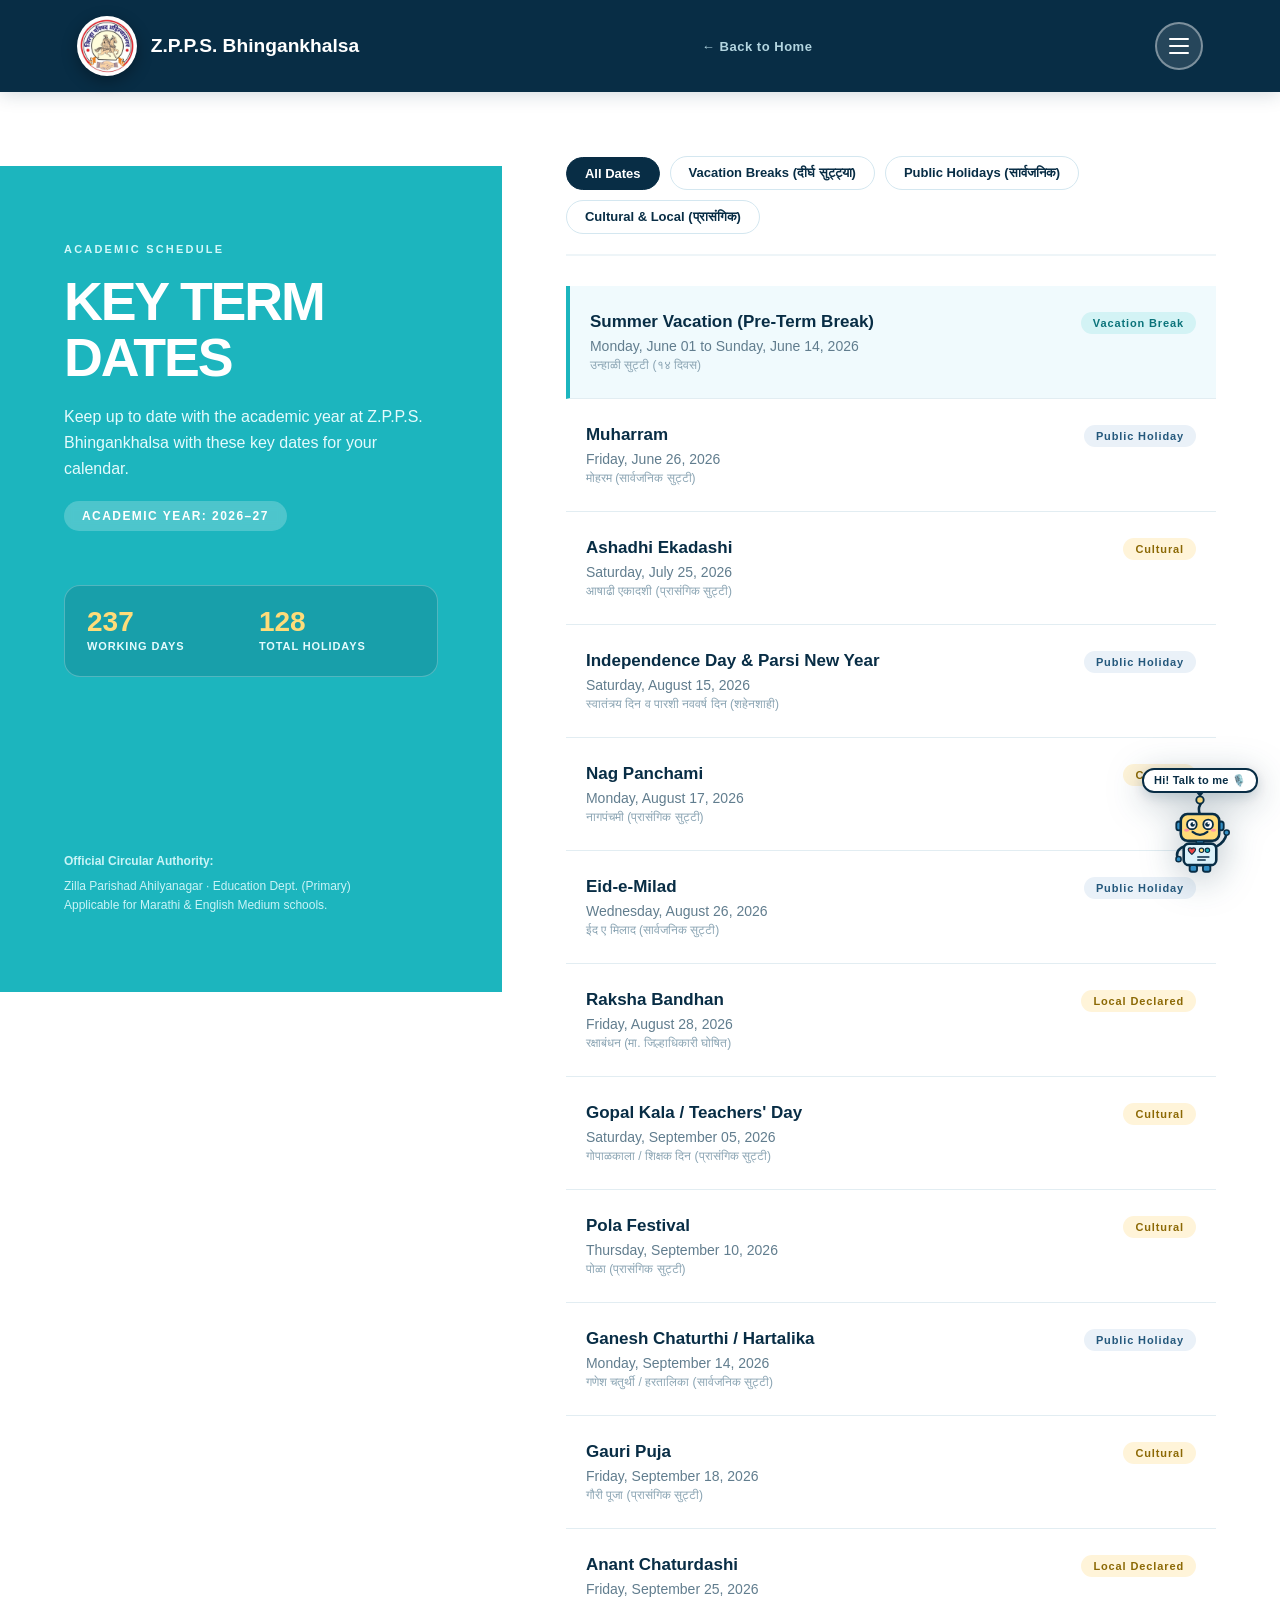
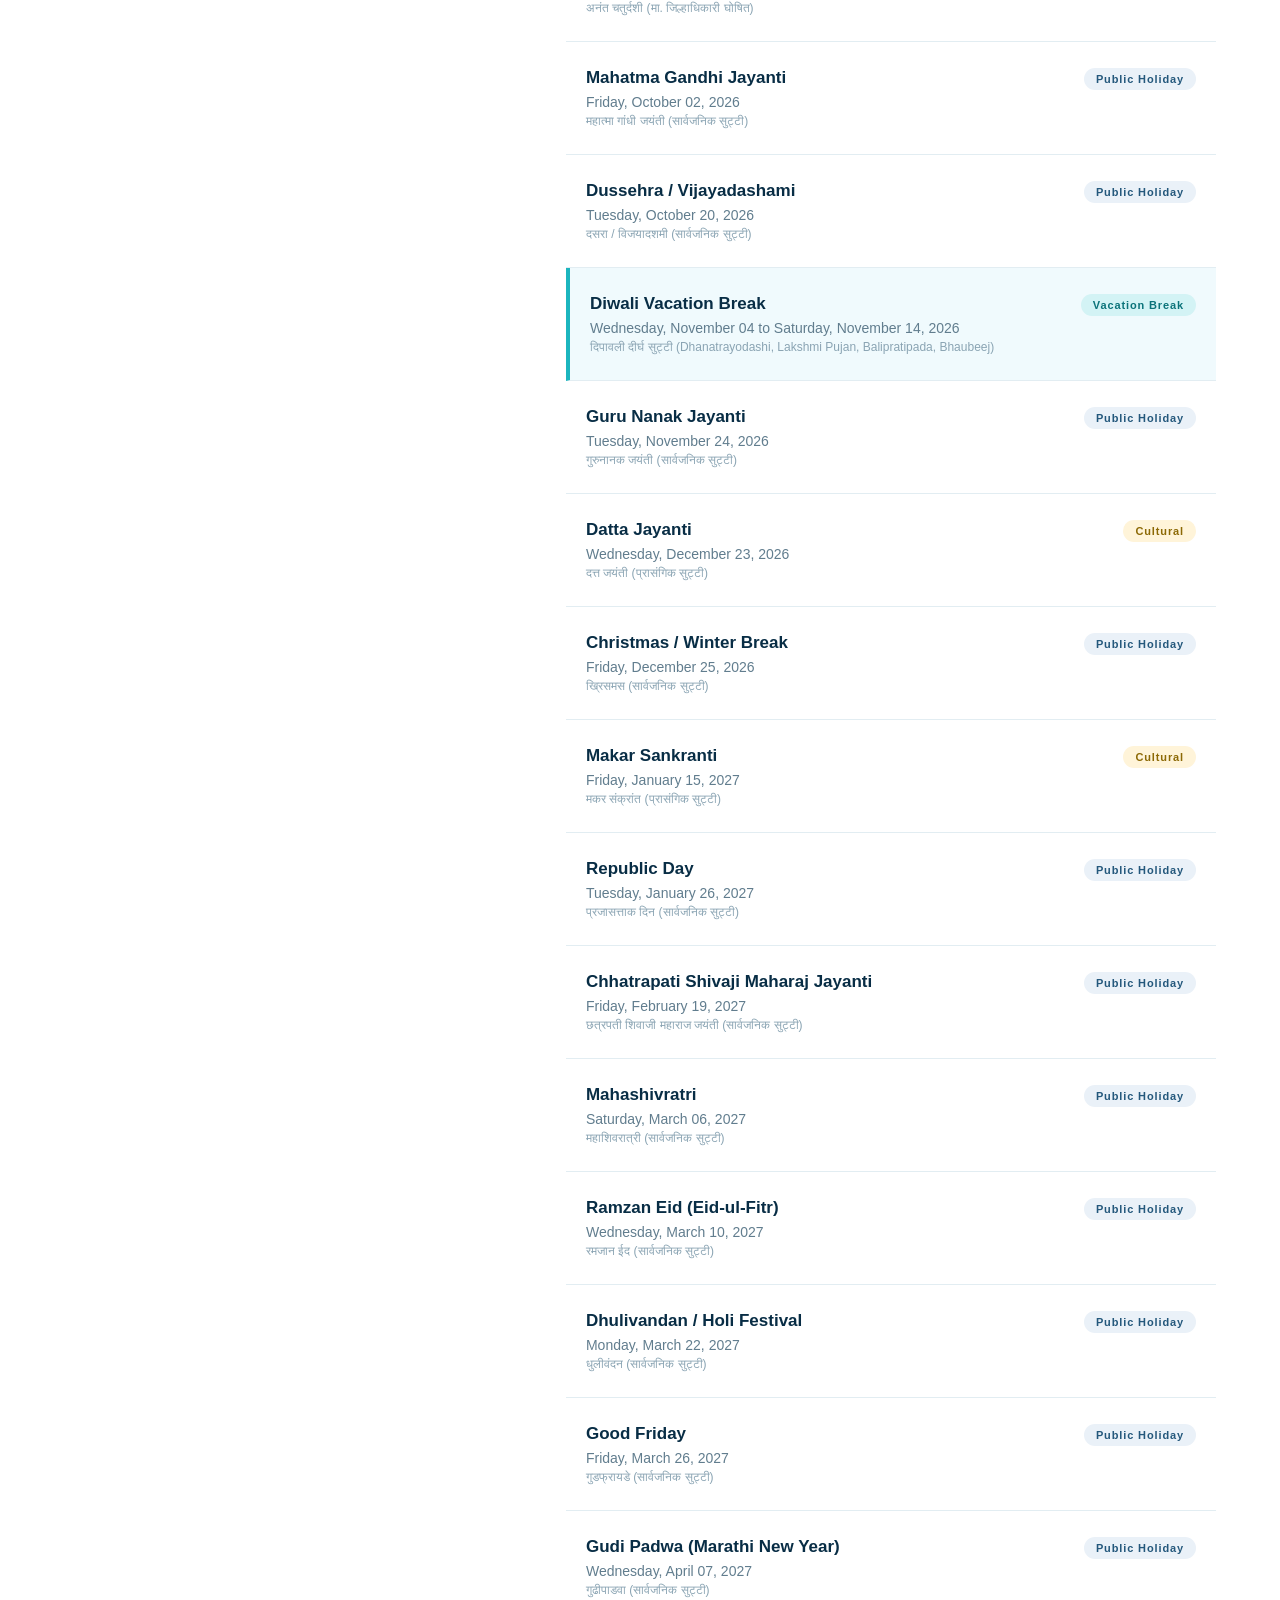
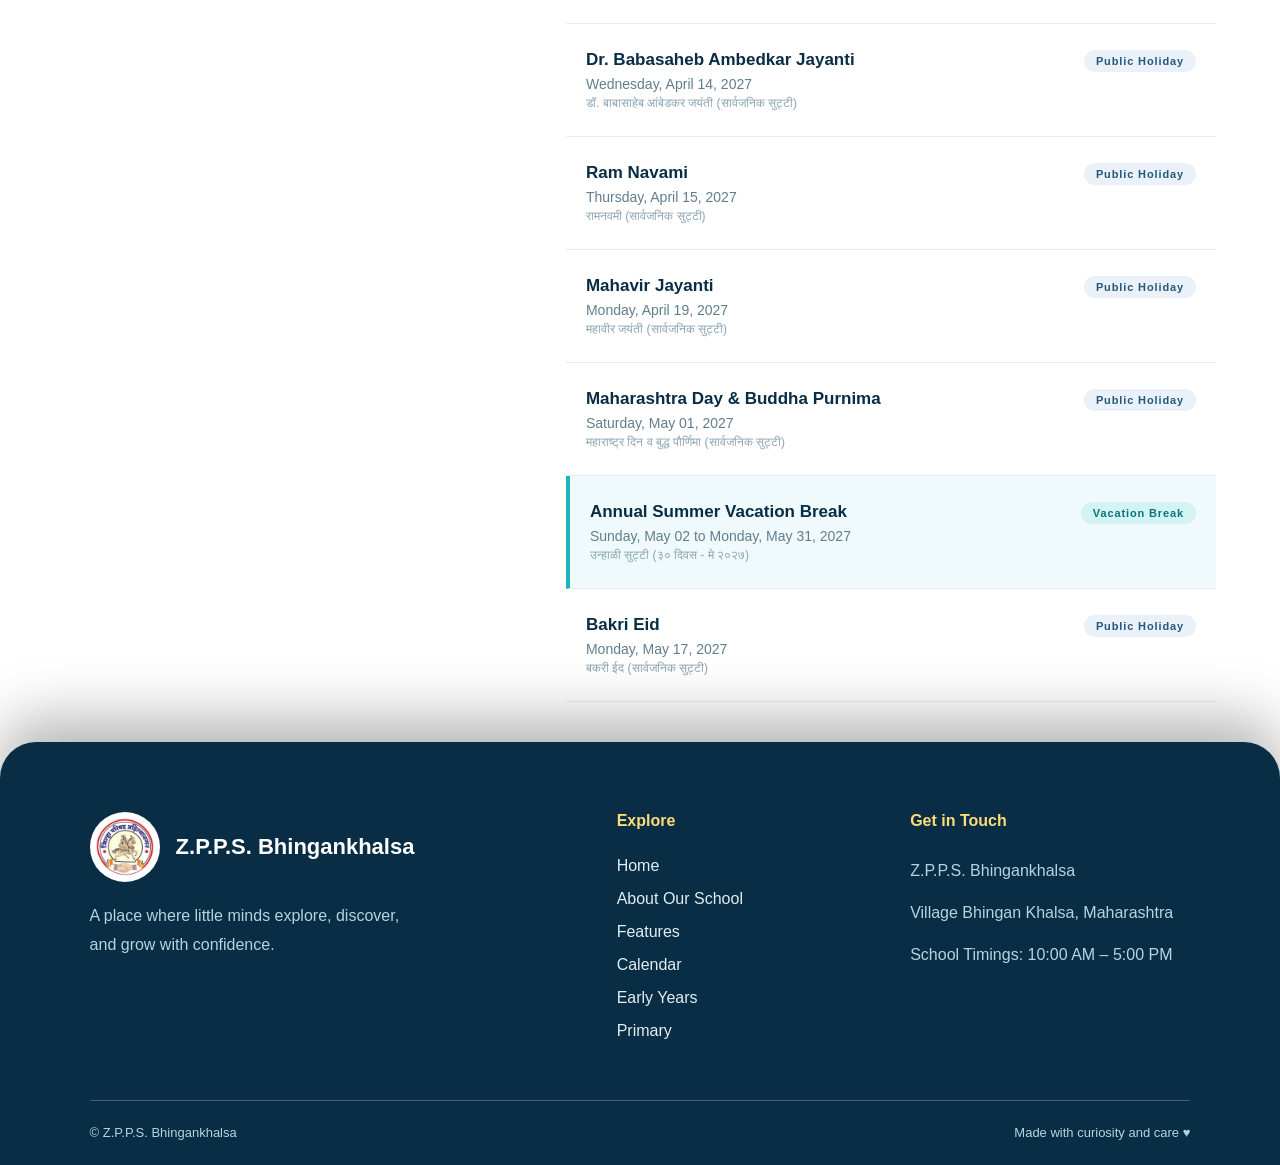
==== commit 1c5a81f4: "Fix mobile bot position, restore extra-curriculum image clarity, and update school timings to 10am-5" ====
--- a/zerpi-school/calendar.html
+++ b/zerpi-school/calendar.html
@@ -438,7 +438,7 @@
         <h4>Get in Touch</h4>
         <p>Z.P.P.S. Bhingankhalsa</p>
         <p>Village Bhingan Khalsa, Maharashtra</p>
-        <p>School Timings: 10:00 AM – 4:00 PM</p>
+        <p>School Timings: 10:00 AM – 5:00 PM</p>
       </div>
 
     </div>
--- a/zerpi-school/styles.css
+++ b/zerpi-school/styles.css
@@ -23,6 +23,8 @@
 
 html {
   scroll-behavior: smooth;
+  overflow-x: hidden;
+  width: 100%;
 }
 
 body {
@@ -30,13 +32,16 @@
   font-family: Arial, Helvetica, sans-serif;
   background: var(--school-light);
   color: var(--school-navy);
-  overflow-x: clip;
-}
-
-@supports not (overflow-x: clip) {
-  body {
-    overflow-x: hidden;
-  }
+  overflow-x: hidden !important;
+  width: 100%;
+  max-width: 100vw;
+  position: relative;
+}
+
+main {
+  overflow-x: hidden;
+  width: 100%;
+  max-width: 100vw;
 }
 
 button,
@@ -2136,6 +2141,7 @@
   border-radius: 36px 36px 0 0;
   box-shadow: 0 -22px 60px rgba(8, 45, 69, 0.16);
   margin-top: -24px;
+  overflow: hidden;
 }
 
 .school-intro .intro-photo-wrap {
--- a/zerpi-school/page-styles.css
+++ b/zerpi-school/page-styles.css
@@ -966,3 +966,14 @@
   }
 }
 
+.activity-card,
+.extra-grid {
+  opacity: 1 !important;
+}
+
+.activity-card-media img {
+  opacity: 1 !important;
+  filter: contrast(1.12) brightness(0.96) saturate(1.18);
+}
+
+
--- a/zerpi-school/voice-bot.css
+++ b/zerpi-school/voice-bot.css
@@ -24,8 +24,8 @@
    ========================================================================== */
 .child-robot-launcher {
   position: fixed;
-  bottom: 18px;
-  right: 18px;
+  bottom: 22px;
+  right: 22px;
   z-index: 99999;
   cursor: pointer;
   outline: none;
@@ -552,21 +552,21 @@
   transform: scale(1.06);
 }
 
-/* Responsive adjustment for small screens */
-@media (max-width: 480px) {
+/* Responsive adjustment for small screens (positioned nicely above Netlify floating badges & toolbars) */
+@media (max-width: 768px) {
   .child-robot-launcher {
-    bottom: 12px;
-    right: 12px;
+    bottom: 78px;
+    right: 18px;
   }
   .child-robot-svg-wrap {
     width: 66px;
     height: 74px;
   }
   .school-bot-window {
-    bottom: 70px;
-    right: 10px;
-    width: calc(100vw - 20px);
-    height: calc(100vh - 90px);
+    bottom: 80px;
+    right: 12px;
+    width: min(348px, calc(100vw - 24px));
+    height: min(480px, calc(100dvh - 100px));
     border-radius: 18px;
   }
 }
